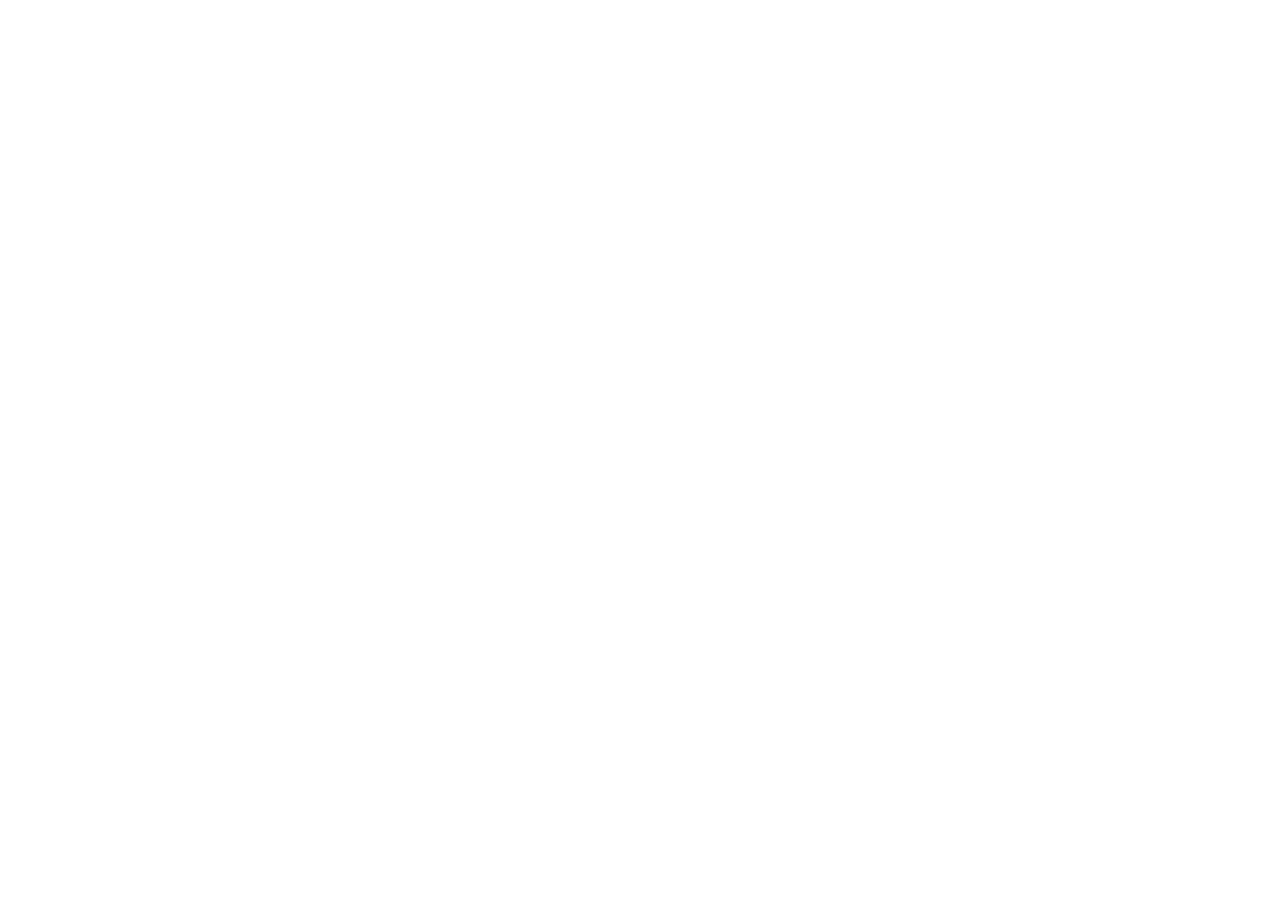
==== index.html @ 14a3cee2 "add images in img folder" ====
<!DOCTYPE html>
<html lang="en">
<head>
    <meta charset="UTF-8">
    <meta name="viewport" content="width=device-width, initial-scale=1.0">
    <title>Orbitz</title>
    <link rel="stylesheet" href="css/main.css">
    <link rel="grid" href="css/grid.css">
</head>
<body>
    
</body>
</html>
---- css/grid.css ----
/* Tailwind and Bootstrap use px for media queries, with foundation using em
for this library we will stick with pixels */

/* ---General rules - scales images, videos to size of container--- */
img, embed, object, video, picture {
  max-width: 100%; 
}

/* ---Change the way the box model works, tells the browser to account for any border and padding in the values you specify for an element's width and height.--- */

html {
  box-sizing: border-box; 
}

*, *::before, *::after {
  box-sizing: inherit; 
}

/* ---Mini CSS reset--- */

body, p, h1, h2, h3, h4, h5 {
   margin: 0px; 
   padding: 0px;
}

/* ---Utility Classes--- */

.hidden {
   display: none;
}

.box {
   background-color: rgb(123, 126, 126);
   color: rgb(27, 27, 27);
   border-radius: 5px;
   padding: 20px;
   text-align: center;
   margin-top: 10px;
   margin-bottom:10px;
 }



/* ---Mobile Library Grid Styles--- */

.full-width-grid-con {
   /* set this container as a grid, with 3 columns
   the other grid will sit in the middle column, this allows for overlapping content */
   display: grid; 
	grid-template-columns: 1fr minmax(0, 1200px) 1fr;  
}

 .grid-con { 
   display: grid;
   grid-template-columns: repeat(4, minmax(0, 1fr));
   grid-column-gap: 30px;
   max-width: 1200px;
   margin: 0 auto;
   padding-left: 15px;
   padding-right: 15px;
}


.col-span-1	{grid-column: span 1 / span 1;}
.col-span-2	{grid-column: span 2 / span 2;}
.col-span-3	{grid-column: span 3 / span 3;}
.col-span-4	{grid-column: span 4 / span 4;}
.col-span-full {grid-column: 1 / -1;}

.col-start-1	{grid-column-start: 1;}
.col-start-2	{grid-column-start: 2;}
.col-start-3	{grid-column-start: 3;}
.col-start-4	{grid-column-start: 4;}

.col-end-1	{grid-column-end: 1;}
.col-end-2	{grid-column-end: 2;}
.col-end-3	{grid-column-end: 3;}
.col-end-4	{grid-column-end: 4;}
.col-end-5	{grid-column-end: 5;}




/* ---Tablet Library Grid Styles--- */
@media screen and (min-width: 768px) { 
 
   .grid-con { 
      display: grid; 
      grid-template-columns: repeat(12, minmax(0, 1fr));
      grid-column-gap: 30px;
      padding-left: 15px;
      padding-right: 15px;
   }

   .m-col-span-1	{grid-column: span 1 / span 1;}
   .m-col-span-2	{grid-column: span 2 / span 2;}
   .m-col-span-3	{grid-column: span 3 / span 3;}
   .m-col-span-4	{grid-column: span 4 / span 4;}
   .m-col-span-5	{grid-column: span 5 / span 5;}
   .m-col-span-6	{grid-column: span 6 / span 6;}
   .m-col-span-7	{grid-column: span 7 / span 7;}
   .m-col-span-8	{grid-column: span 8 / span 8;}
   .m-col-span-9	{grid-column: span 9 / span 9;}
   .m-col-span-10 {grid-column: span 10 / span 10;}
   .m-col-span-11 {grid-column: span 11 / span 11;}
   .m-col-span-12 {grid-column: span 12 / span 12;}
   .m-col-span-full {grid-column: 1 / -1;}

   .m-col-start-1	{grid-column-start: 1;}
   .m-col-start-2	{grid-column-start: 2;}
   .m-col-start-3	{grid-column-start: 3;}
   .m-col-start-4	{grid-column-start: 4;}
   .m-col-start-5	{grid-column-start: 5;}
   .m-col-start-6	{grid-column-start: 6;}
   .m-col-start-7	{grid-column-start: 7;}
   .m-col-start-8	{grid-column-start: 8;}
   .m-col-start-9	{grid-column-start: 9;}
   .m-col-start-10	{grid-column-start: 10;}
   .m-col-start-11	{grid-column-start: 11;}
   .m-col-start-12	{grid-column-start: 12;}
   .m-col-start-13	{grid-column-start: 13;}

   .m-col-end-1	{grid-column-end: 1;}
   .m-col-end-2	{grid-column-end: 2;}
   .m-col-end-3	{grid-column-end: 3;}
   .m-col-end-4	{grid-column-end: 4;}
   .m-col-end-5	{grid-column-end: 5;}
   .m-col-end-6	{grid-column-end: 6;}
   .m-col-end-7	{grid-column-end: 7;}
   .m-col-end-8	{grid-column-end: 8;}
   .m-col-end-9	{grid-column-end: 9;}
   .m-col-end-10	{grid-column-end: 10;}
   .m-col-end-11	{grid-column-end: 11;}
   .m-col-end-12	{grid-column-end: 12;}
   .m-col-end-13	{grid-column-end: 13;}

}



/* ---Desktop Library Grid Styles--- */

@media screen and (min-width: 1200px) { 

   .grid-con { 
      display: grid; 
      grid-template-columns: repeat(12, minmax(0, 1fr));
      grid-column-gap: 30px;
      padding-left: 15px;
      padding-right: 15px;
   }

   .l-col-span-1	{grid-column: span 1 / span 1;}
   .l-col-span-2	{grid-column: span 2 / span 2;}
   .l-col-span-3	{grid-column: span 3 / span 3;}
   .l-col-span-4	{grid-column: span 4 / span 4;}
   .l-col-span-5	{grid-column: span 5 / span 5;}
   .l-col-span-6	{grid-column: span 6 / span 6;}
   .l-col-span-7	{grid-column: span 7 / span 7;}
   .l-col-span-8	{grid-column: span 8 / span 8;}
   .l-col-span-9	{grid-column: span 9 / span 9;}
   .l-col-span-10 {grid-column: span 10 / span 10;}
   .l-col-span-11 {grid-column: span 11 / span 11;}
   .l-col-span-12 {grid-column: span 12 / span 12;}
   .l-col-span-full {grid-column: 1 / -1;}

   .l-col-start-1	{grid-column-start: 1;}
   .l-col-start-2	{grid-column-start: 2;}
   .l-col-start-3	{grid-column-start: 3;}
   .l-col-start-4	{grid-column-start: 4;}
   .l-col-start-5	{grid-column-start: 5;}
   .l-col-start-6	{grid-column-start: 6;}
   .l-col-start-7	{grid-column-start: 7;}
   .l-col-start-8	{grid-column-start: 8;}
   .l-col-start-9	{grid-column-start: 9;}
   .l-col-start-10	{grid-column-start: 10;}
   .l-col-start-11	{grid-column-start: 11;}
   .l-col-start-12	{grid-column-start: 12;}
   .l-col-start-13	{grid-column-start: 13;}

   .l-col-end-1	{grid-column-end: 1;}
   .l-col-end-2	{grid-column-end: 2;}
   .l-col-end-3	{grid-column-end: 3;}
   .l-col-end-4	{grid-column-end: 4;}
   .l-col-end-5	{grid-column-end: 5;}
   .l-col-end-6	{grid-column-end: 6;}
   .l-col-end-7	{grid-column-end: 7;}
   .l-col-end-8	{grid-column-end: 8;}
   .l-col-end-9	{grid-column-end: 9;}
   .l-col-end-10	{grid-column-end: 10;}
   .l-col-end-11	{grid-column-end: 11;}
   .l-col-end-12	{grid-column-end: 12;}
   .l-col-end-13	{grid-column-end: 13;}

}
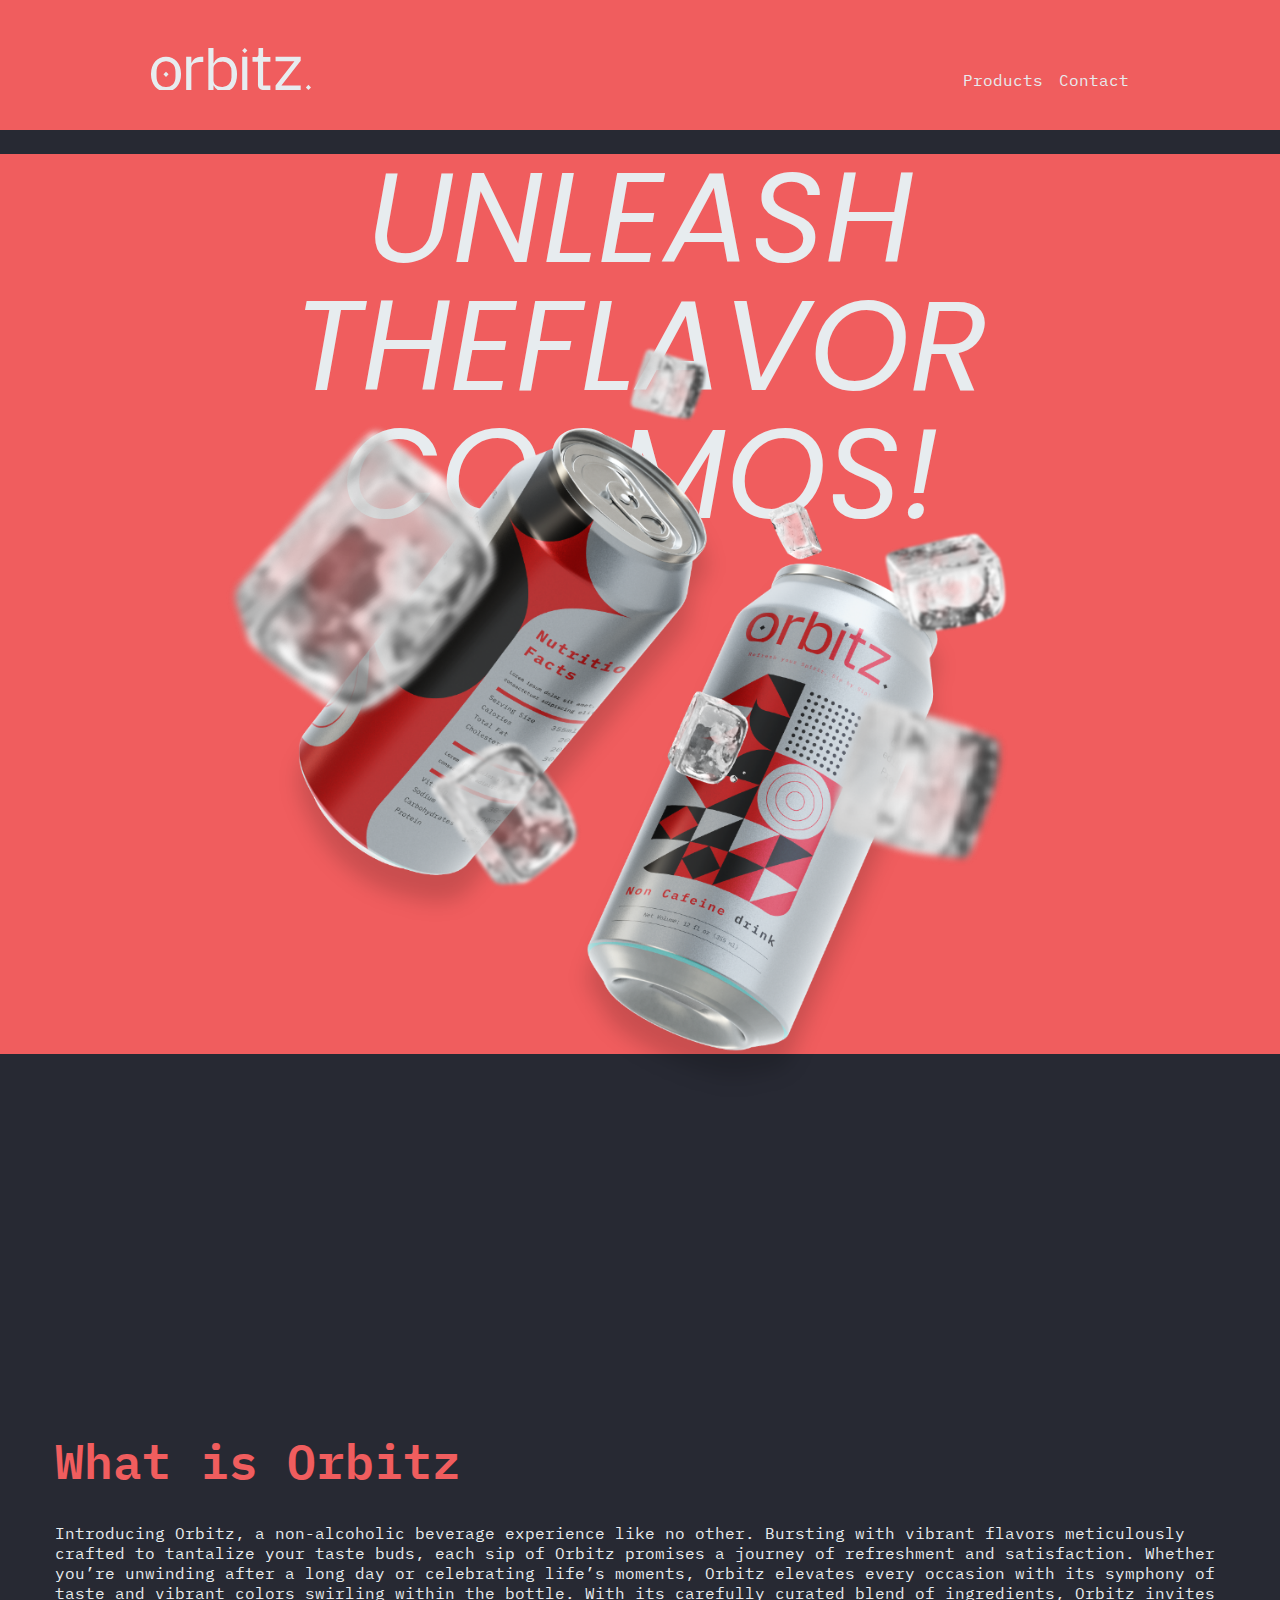
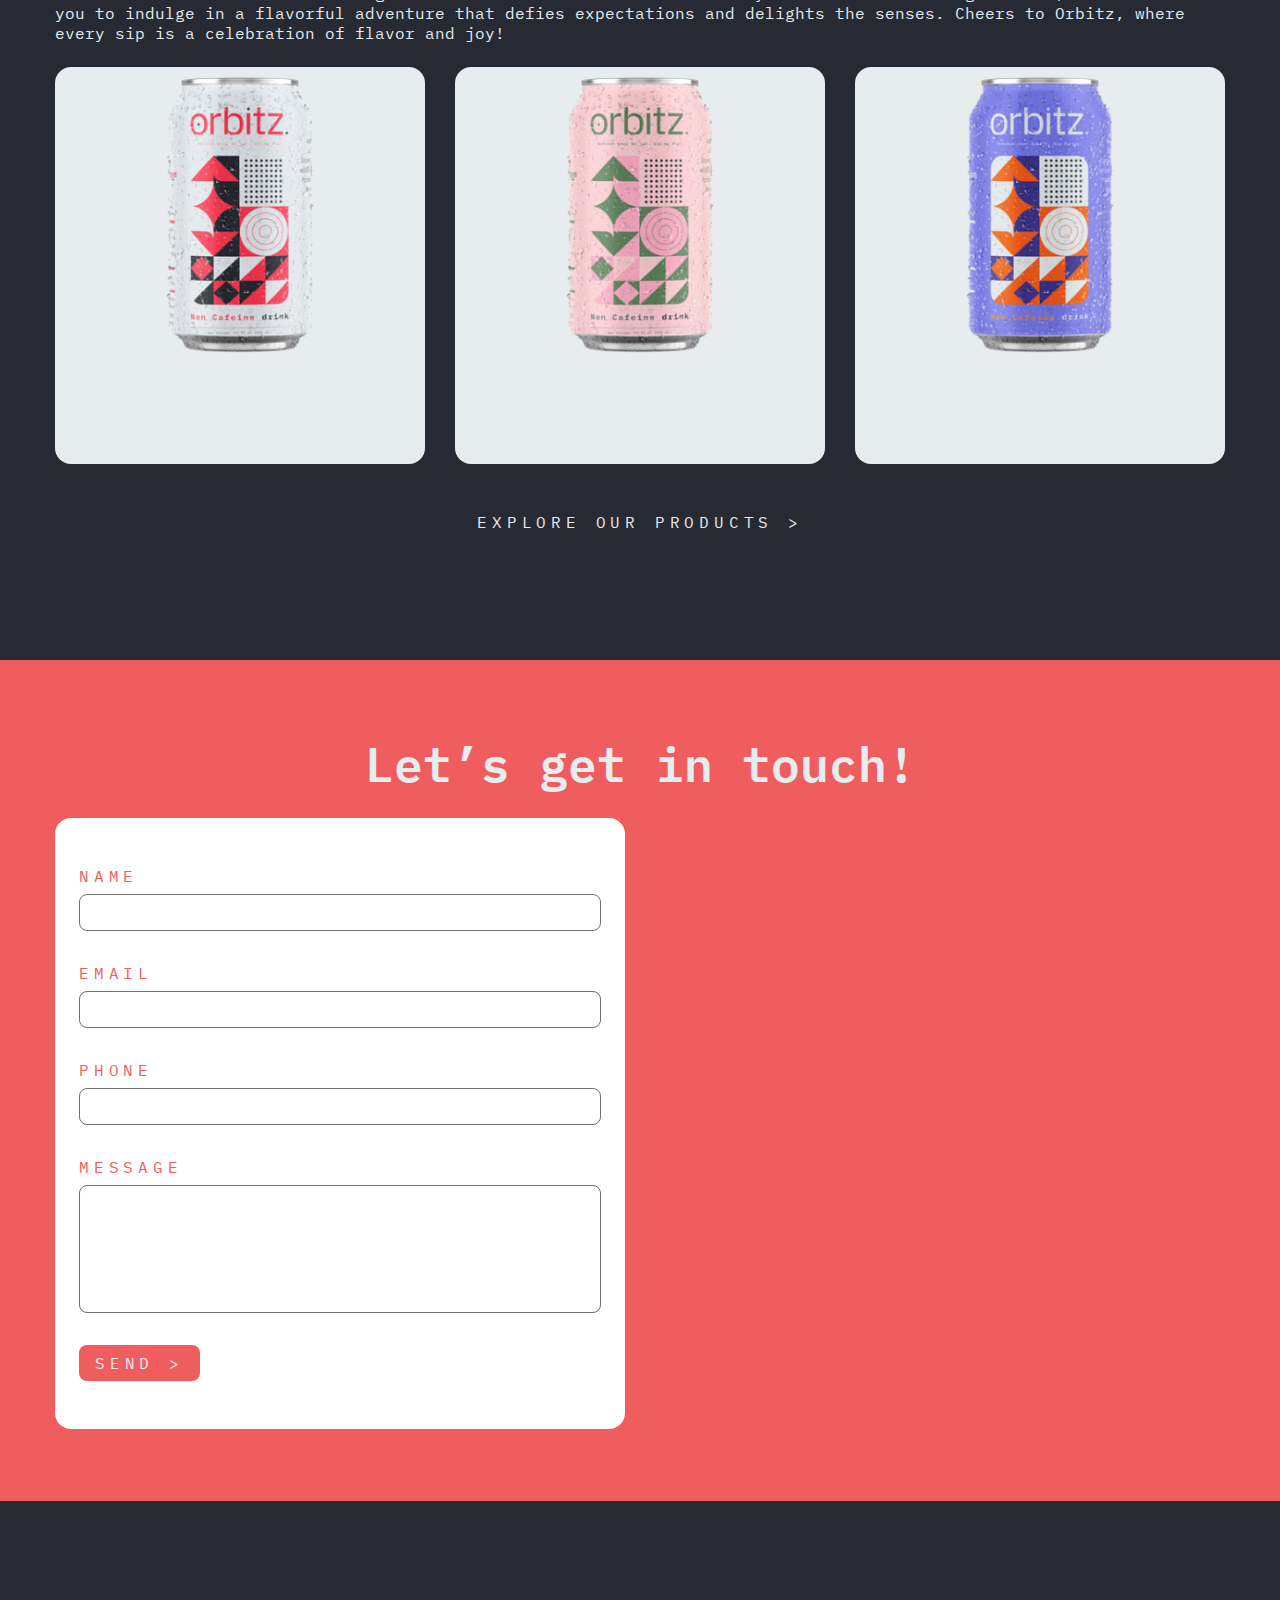
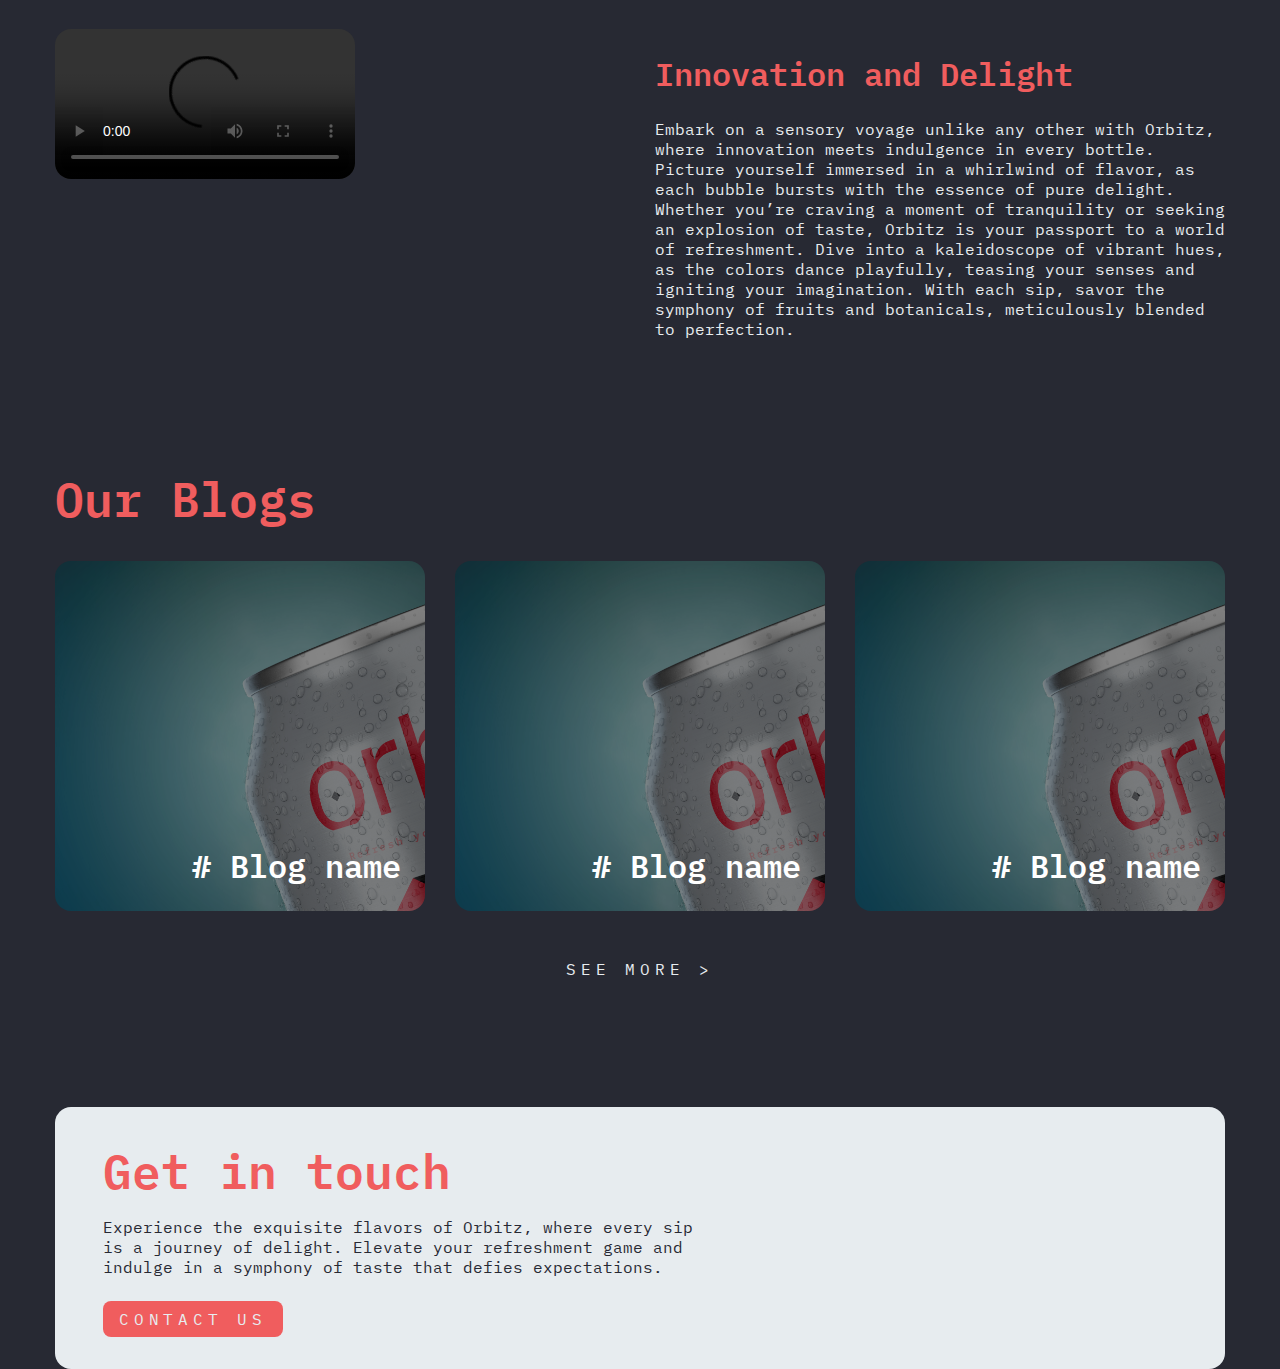
==== commit 72641421: "html and css update" ====
--- a/index.html
+++ b/index.html
@@ -1,13 +1,185 @@
 <!DOCTYPE html>
 <html lang="en">
+
 <head>
     <meta charset="UTF-8">
     <meta name="viewport" content="width=device-width, initial-scale=1.0">
+    <link rel="stylesheet" href="css/main.css">
+    <link rel="stylesheet" href="css/grid.css">
+    <link rel="preconnect" href="https://fonts.googleapis.com">
+    <link rel="preconnect" href="https://fonts.gstatic.com" crossorigin>
+    <link
+        href="https://fonts.googleapis.com/css2?family=IBM+Plex+Mono:ital,wght@0,100;0,200;0,300;0,400;0,500;0,600;0,700;1,100;1,200;1,300;1,400;1,500;1,600;1,700&family=Mooli&family=Poppins:ital,wght@0,100;0,200;0,300;0,400;0,500;0,600;0,700;0,800;0,900;1,100;1,200;1,300;1,400;1,500;1,600;1,700;1,800;1,900&display=swap"
+        rel="stylesheet">
+    <link rel="preconnect" href="https://fonts.googleapis.com">
+    <link rel="preconnect" href="https://fonts.gstatic.com" crossorigin>
+    <link
+        href="https://fonts.googleapis.com/css2?family=IBM+Plex+Mono:ital,wght@0,100;0,200;0,300;0,400;0,500;0,600;0,700;1,100;1,200;1,300;1,400;1,500;1,600;1,700&family=Mooli&family=Poppins:ital,wght@0,100;0,200;0,300;0,400;0,500;0,600;0,700;0,800;0,900;1,100;1,200;1,300;1,400;1,500;1,600;1,700;1,800;1,900&display=swap"
+        rel="stylesheet">
     <title>Orbitz</title>
-    <link rel="stylesheet" href="css/main.css">
-    <link rel="grid" href="css/grid.css">
 </head>
+
 <body>
-    
+    <div>
+        <header id="main-header">
+            <div class="grid-con">
+                <div id="logo" class="l-col-span-full l-col-start-1 l-col-end-4">
+                    <a href="index.html"><img src="img/logo.svg" alt="logo"></a>
+                </div>
+
+                <nav id="main-nav" class="l-col-span-full l-col-start-10 l-col-end-13">
+                    <div id="burger-con">
+                        <ul>
+                            <li>
+                                <a href="product.html" class="menu">Products</a>
+                            </li>
+
+                            <li>
+                                <a href="contact.html" class="menu">Contact</a>
+                            </li>
+                        </ul>
+                    </div>
+                </nav>
+            </div>
+        </header>
+
+        <section>
+            <div id="hero">
+                <h1 id="hero-text">
+                    Unleash<br>
+                    theFlavor<br>
+                    Cosmos!
+                </h1>
+
+                <img src="img/hero-img.png" alt="hero-img" id="hero-img">
+            </div>
+        </section>
+    </div>
+
+    <section id="about">
+        <div class="grid-con">
+            <h2 class="l-col-span-5" id="about-head">
+                What is Orbitz
+            </h2>
+
+            <p class="l-col-start-1 l-col-end-13" id="about-des">
+                Introducing Orbitz, a non-alcoholic beverage experience like no other. Bursting with vibrant flavors
+                meticulously crafted to tantalize your taste buds, each sip of Orbitz promises a journey of refreshment
+                and satisfaction. Whether you’re unwinding after a long day or celebrating life’s moments, Orbitz
+                elevates every occasion with its symphony of taste and vibrant colors swirling within the bottle. With
+                its carefully curated blend of ingredients, Orbitz invites you to indulge in a flavorful adventure that
+                defies expectations and delights the senses. Cheers to Orbitz, where every sip is a celebration of
+                flavor and joy!
+            </p>
+        </div>
+
+        <div class="grid-con" id="products">
+            <div id="card-lemon" class="l-col-start-1 l-col-end-5">
+                <img src="img/Front-Can-lemon.png" alt="lemon-can" class="card-img">
+                <h4 class="l-col-start-1 l-col-end-5"> Lemon Breeze</h4>
+            </div>
+
+            <div id="card-lemon" class="l-col-start-5 l-col-end-9">
+                <img src="img/Front-Can-strawberry.png" alt="strawberry-can">
+                <h4 class="l-col-start-1 l-col-end-5"> Lemon Breeze</h4>
+            </div>
+
+            <div id="card-lemon" class="l-col-start-9 l-col-end-13">
+                <img src="img/Front-Can-grape.png" alt="grape-can">
+                <h4 class="l-col-start-1 l-col-end-5"> Lemon Breeze</h4>
+            </div>
+
+            <h5 class="l-col-start-5 l-col-end-9" id="more-products">Explore our Products ></h5>
+        </div>
+    </section>
+
+    <section id="contact">
+        <div class="grid-con">
+            <h2 class="l-col-start-4 l-col-end-10" id="contact-head">Let’s get in touch!</h2>
+
+            <div class="l-col-start-1 l-col-end-7" id="contact-form-landing">
+                <form>
+                    <div>
+                        <label for="name">Name</label>
+                        <input type="text" id="name" name="name" required>
+                    </div>
+
+                    <div>
+                        <label for="email">Email</label>
+                        <input type="email" id="email" name="email" required>
+                    </div>
+
+                    <div>
+                        <label for="phone">Phone</label>
+                        <input type="phone" id="phone" name="phone" required>
+                    </div>
+
+                    <div>
+                        <label for="message">Message</label>
+                        <input type="message" id="message" name="message" required>
+                    </div>
+                    <button type="submit">
+                        <h5>Send ></h5>
+                    </button>
+                </form>
+            </div>
+        </div>
+    </section>
+
+    <section id="video">
+        <div class="grid-con">
+            <div class="l-col-start-1 l-col-end-7">
+                <video src="img/Polchai_Napas_FIP.mp4" class="video" controls></video>
+            </div>
+
+            <div class="l-col-start-7 l-col-end-13">
+                <h3 id="video-head">Innovation and Delight</h3>
+                <p id="video-des">Embark on a sensory voyage unlike any other with Orbitz, where innovation meets
+                    indulgence in every
+                    bottle. Picture yourself immersed in a whirlwind of flavor, as each bubble bursts with the essence
+                    of pure delight. Whether you’re craving a moment of tranquility or seeking an explosion of taste,
+                    Orbitz is your passport to a world of refreshment. Dive into a kaleidoscope of vibrant hues, as the
+                    colors dance playfully, teasing your senses and igniting your imagination. With each sip, savor the
+                    symphony of fruits and botanicals, meticulously blended to perfection.</p>
+            </div>
+        </div>
+    </section>
+
+    <section id="blogs">
+        <div class="grid-con">
+            <h2 class="l-col-span-5" id="blog-head">
+                Our Blogs
+            </h2>
+
+            <div class="l-col-start-1 l-col-end-5 blogs-card">
+                <h3 class="blog-name"># Blog name</h3>
+            </div>
+            <div class="l-col-start-5 l-col-end-9 blogs-card">
+                <h3 class="blog-name"># Blog name</h3>
+            </div>
+            <div class="l-col-start-9 l-col-end-13 blogs-card">
+                <h3 class="blog-name"># Blog name</h3>
+            </div>
+
+            <h5 class="l-col-start-5 l-col-end-9" id="see-more">See more ></h5>
+        </div>
+    </section>
+
+    <section id="cta">
+        <div class="grid-con">
+            <div class="l-col-start-1 l-col-end-13" id="cta-card">
+                <h2 id="cta-head">Get in touch</h2>
+                <p id="cta-des">Experience the exquisite flavors of Orbitz, where every sip <br>is a journey of delight.
+                    Elevate your refreshment game and <br>indulge in a symphony of taste that defies expectations.
+                </p>
+
+                <button type="submit">
+                    <h5>Contact us</h5>
+                </button>
+            </div>
+        </div>
+    </section>
 </body>
+<script src="js/main.js"></script>
+
 </html>--- a/css/main.css
+++ b/css/main.css
@@ -0,0 +1,313 @@
+:root {
+    --main-orange: #F05D5E;
+    --light-blue: #E7ECEF;
+    --bg-black: #272933;
+    --white: #ffffff;
+}
+
+h1 {
+    font: italic normal var(--unnamed-font-weight-600) var(--unnamed-font-size-128)/128px var(--unnamed-font-family-poppins);
+    letter-spacing: var(--unnamed-character-spacing-0);
+    color: var(--light-bg);
+    text-align: center;
+    font: italic normal 400 128px/128px Poppins;
+    letter-spacing: 0px;
+    color: var(--light-blue);
+    text-transform: uppercase;
+}
+
+h2 {
+    text-align: left;
+    font: normal normal 600 48px/62px IBM Plex Mono;
+    letter-spacing: 0px;
+    color: var(--main-orange);
+    margin-top: 72px;
+}
+
+h3 {
+    text-align: left;
+    font: normal normal 600 32px/42px IBM Plex Mono;
+    letter-spacing: 0px;
+    margin-bottom: 24px;
+    color: var(--main-orange);
+}
+
+h4 {
+    text-align: center;
+    font: normal normal 400 24px/32px IBM Plex Mono;
+    letter-spacing: 0px;
+    color: var(--light-blue);
+}
+
+h5 {
+    text-align: center;
+    font: normal normal 400 16px/20px IBM Plex Mono;
+    letter-spacing: 4.8px;
+    color: var(--light-blue);
+    text-transform: uppercase;
+}
+
+p {
+    text-align: left;
+    font: normal normal 400 16px/20px IBM Plex Mono;
+    letter-spacing: 0px;
+    line-height: 20px;
+    color: var(--light-blue);
+}
+
+#contact-head {
+    text-align: center;
+    font: normal normal 600 48px/62px IBM Plex Mono;
+    letter-spacing: 0px;
+    color: var(--light-blue);
+    margin-top: 72px;
+    margin-bottom: 24px;
+}
+
+#main-nav {
+    margin-top: 54px;
+    margin-bottom: 24px;
+}
+
+#logo {
+    margin-top: 48px;
+    margin-bottom: 24px;
+}
+
+.menu {
+    color: var(--light-bg);
+    text-align: center;
+    font: normal normal normal 16px/20px IBM Plex Mono;
+    letter-spacing: 0px;
+    color: var(--light-blue);
+    text-transform: none;
+    margin-left: 16px;
+}
+
+#main-header {
+    display: flex;
+    background-color: var(--main-orange);
+}
+
+ul {
+    display: flex;
+}
+
+li {
+    list-style-type: none;
+}
+
+a:link {
+    text-decoration: none;
+}
+
+a:visited {
+    text-decoration: none;
+}
+
+a:hover {
+    text-decoration: none;
+}
+
+a:active {
+    text-decoration: none;
+}
+
+
+body {
+    background-color: var(--bg-black);
+}
+
+#hero {
+    background-color: var(--main-orange);
+    height: 100vh;
+    width: 100vw;
+}
+
+#hero-text {
+    position: relative;
+    margin-top: 24px;
+    justify-content: center;
+    width: 100vw;
+}
+
+#hero-img {
+    position: absolute;
+    margin-top: -192px;
+    justify-content: center;
+    width: 100vw;
+}
+
+#card-lemon {
+    border-radius: 16px;
+    background-color: var(--light-blue);
+    opacity: 1.0;
+}
+
+#card-strawberry {
+    border-radius: 16px;
+    background-color: #F3D7DA;
+    opacity: 1.0;
+}
+
+#card-grape {
+    border-radius: 16px;
+    background-color: #A1A3E8;
+    opacity: 1.0;
+}
+
+.card-img {
+    margin-bottom: 72px;
+}
+
+#contact-form-landing {
+    border-radius: 16px;
+    background-color: #ffffff;
+    padding: 48px 24px;
+    margin-bottom: 72px;
+}
+
+#contact {
+    background-color: var(--main-orange);
+}
+
+input[type="text"] {
+    width: 100%;
+    padding: 10px;
+    border-radius: 8px;
+    border: 1px solid #707070;
+    outline: none;
+    margin-bottom: 32px;
+    margin-top: 8px;
+}
+
+input[type="phone"] {
+    width: 100%;
+    padding: 10px;
+    border-radius: 8px;
+    border: 1px solid #707070;
+    outline: none;
+    margin-bottom: 32px;
+    margin-top: 8px;
+}
+
+input[type="email"] {
+    width: 100%;
+    padding: 10px;
+    border-radius: 8px;
+    border: 1px solid #707070;
+    outline: none;
+    margin-bottom: 32px;
+    margin-top: 8px;
+}
+
+input[type="message"] {
+    width: 100%;
+    height: 128px;
+    padding: 10px;
+    border-radius: 8px;
+    border: 1px solid #707070;
+    outline: none;
+    margin-bottom: 32px;
+    margin-top: 8px;
+}
+
+label {
+    text-align: center;
+    font: normal normal 400 16px/20px IBM Plex Mono;
+    letter-spacing: 4.8px;
+    color: var(--main-orange);
+    text-transform: uppercase;
+}
+
+button[type="submit"] {
+    background-color: var(--main-orange);
+    color: #fff;
+    border: 1px;
+    padding: 8px 16px;
+    cursor: pointer;
+    border-radius: 8px;
+    outline: none;
+    /* Remove the default focus outline */
+}
+
+/* Hover style for the button */
+button[type="submit"]:hover {
+    background-color: #ffffff;
+    color: var(--main-orange);
+    border: 1px;
+    border-color: var(--main-orange);
+    padding: 8px 24px;
+    cursor: pointer;
+    border-radius: 8px;
+    outline: none;
+    /* Remove the default focus outline */
+}
+
+#about-head {
+    margin-bottom: 32px;
+    margin-top: 375px;
+}
+
+#about-des {
+    margin-bottom: 24px;
+}
+
+#more-products {
+    margin-top: 48px;
+    margin-bottom: 128px;
+}
+
+#see-more {
+    margin-top: 48px;
+    margin-bottom: 128px;
+}
+
+.video {
+    border-radius: 16px;
+}
+
+#video {
+    margin-top: 128px;
+}
+
+#video-head {
+    margin-top: 24px;
+}
+
+#video-des {
+    margin-top: 24px;
+}
+
+#blog-head {
+    margin-bottom: 32px;
+    margin-top: 128px;
+}
+
+.blogs-card {
+    height: 350px;
+    background-image: url(/img/blog-cover.png);
+    border-radius: 16px;
+}
+
+.blog-name {
+    color: #ffffff;
+    text-align: right;
+    margin-top: 284px;
+    margin-right: 24px;
+}
+
+#cta-card {
+    padding: 32px 48px;
+    background-color: var(--light-blue);
+    border-radius: 16px;
+}
+
+#cta-head {
+    margin-bottom: 16px;
+}
+
+#cta-des {
+    color: var(--bg-black);
+    margin-bottom: 24px;
+}
--- a/css/grid.css
+++ b/css/grid.css
@@ -30,7 +30,7 @@
 }
 
 .box {
-   background-color: rgb(123, 126, 126);
+   background-color: powderblue;
    color: rgb(27, 27, 27);
    border-radius: 5px;
    padding: 20px;
@@ -82,60 +82,6 @@
 
 
 /* ---Tablet Library Grid Styles--- */
-@media screen and (min-width: 768px) { 
- 
-   .grid-con { 
-      display: grid; 
-      grid-template-columns: repeat(12, minmax(0, 1fr));
-      grid-column-gap: 30px;
-      padding-left: 15px;
-      padding-right: 15px;
-   }
-
-   .m-col-span-1	{grid-column: span 1 / span 1;}
-   .m-col-span-2	{grid-column: span 2 / span 2;}
-   .m-col-span-3	{grid-column: span 3 / span 3;}
-   .m-col-span-4	{grid-column: span 4 / span 4;}
-   .m-col-span-5	{grid-column: span 5 / span 5;}
-   .m-col-span-6	{grid-column: span 6 / span 6;}
-   .m-col-span-7	{grid-column: span 7 / span 7;}
-   .m-col-span-8	{grid-column: span 8 / span 8;}
-   .m-col-span-9	{grid-column: span 9 / span 9;}
-   .m-col-span-10 {grid-column: span 10 / span 10;}
-   .m-col-span-11 {grid-column: span 11 / span 11;}
-   .m-col-span-12 {grid-column: span 12 / span 12;}
-   .m-col-span-full {grid-column: 1 / -1;}
-
-   .m-col-start-1	{grid-column-start: 1;}
-   .m-col-start-2	{grid-column-start: 2;}
-   .m-col-start-3	{grid-column-start: 3;}
-   .m-col-start-4	{grid-column-start: 4;}
-   .m-col-start-5	{grid-column-start: 5;}
-   .m-col-start-6	{grid-column-start: 6;}
-   .m-col-start-7	{grid-column-start: 7;}
-   .m-col-start-8	{grid-column-start: 8;}
-   .m-col-start-9	{grid-column-start: 9;}
-   .m-col-start-10	{grid-column-start: 10;}
-   .m-col-start-11	{grid-column-start: 11;}
-   .m-col-start-12	{grid-column-start: 12;}
-   .m-col-start-13	{grid-column-start: 13;}
-
-   .m-col-end-1	{grid-column-end: 1;}
-   .m-col-end-2	{grid-column-end: 2;}
-   .m-col-end-3	{grid-column-end: 3;}
-   .m-col-end-4	{grid-column-end: 4;}
-   .m-col-end-5	{grid-column-end: 5;}
-   .m-col-end-6	{grid-column-end: 6;}
-   .m-col-end-7	{grid-column-end: 7;}
-   .m-col-end-8	{grid-column-end: 8;}
-   .m-col-end-9	{grid-column-end: 9;}
-   .m-col-end-10	{grid-column-end: 10;}
-   .m-col-end-11	{grid-column-end: 11;}
-   .m-col-end-12	{grid-column-end: 12;}
-   .m-col-end-13	{grid-column-end: 13;}
-
-}
-
 
 
 /* ---Desktop Library Grid Styles--- */
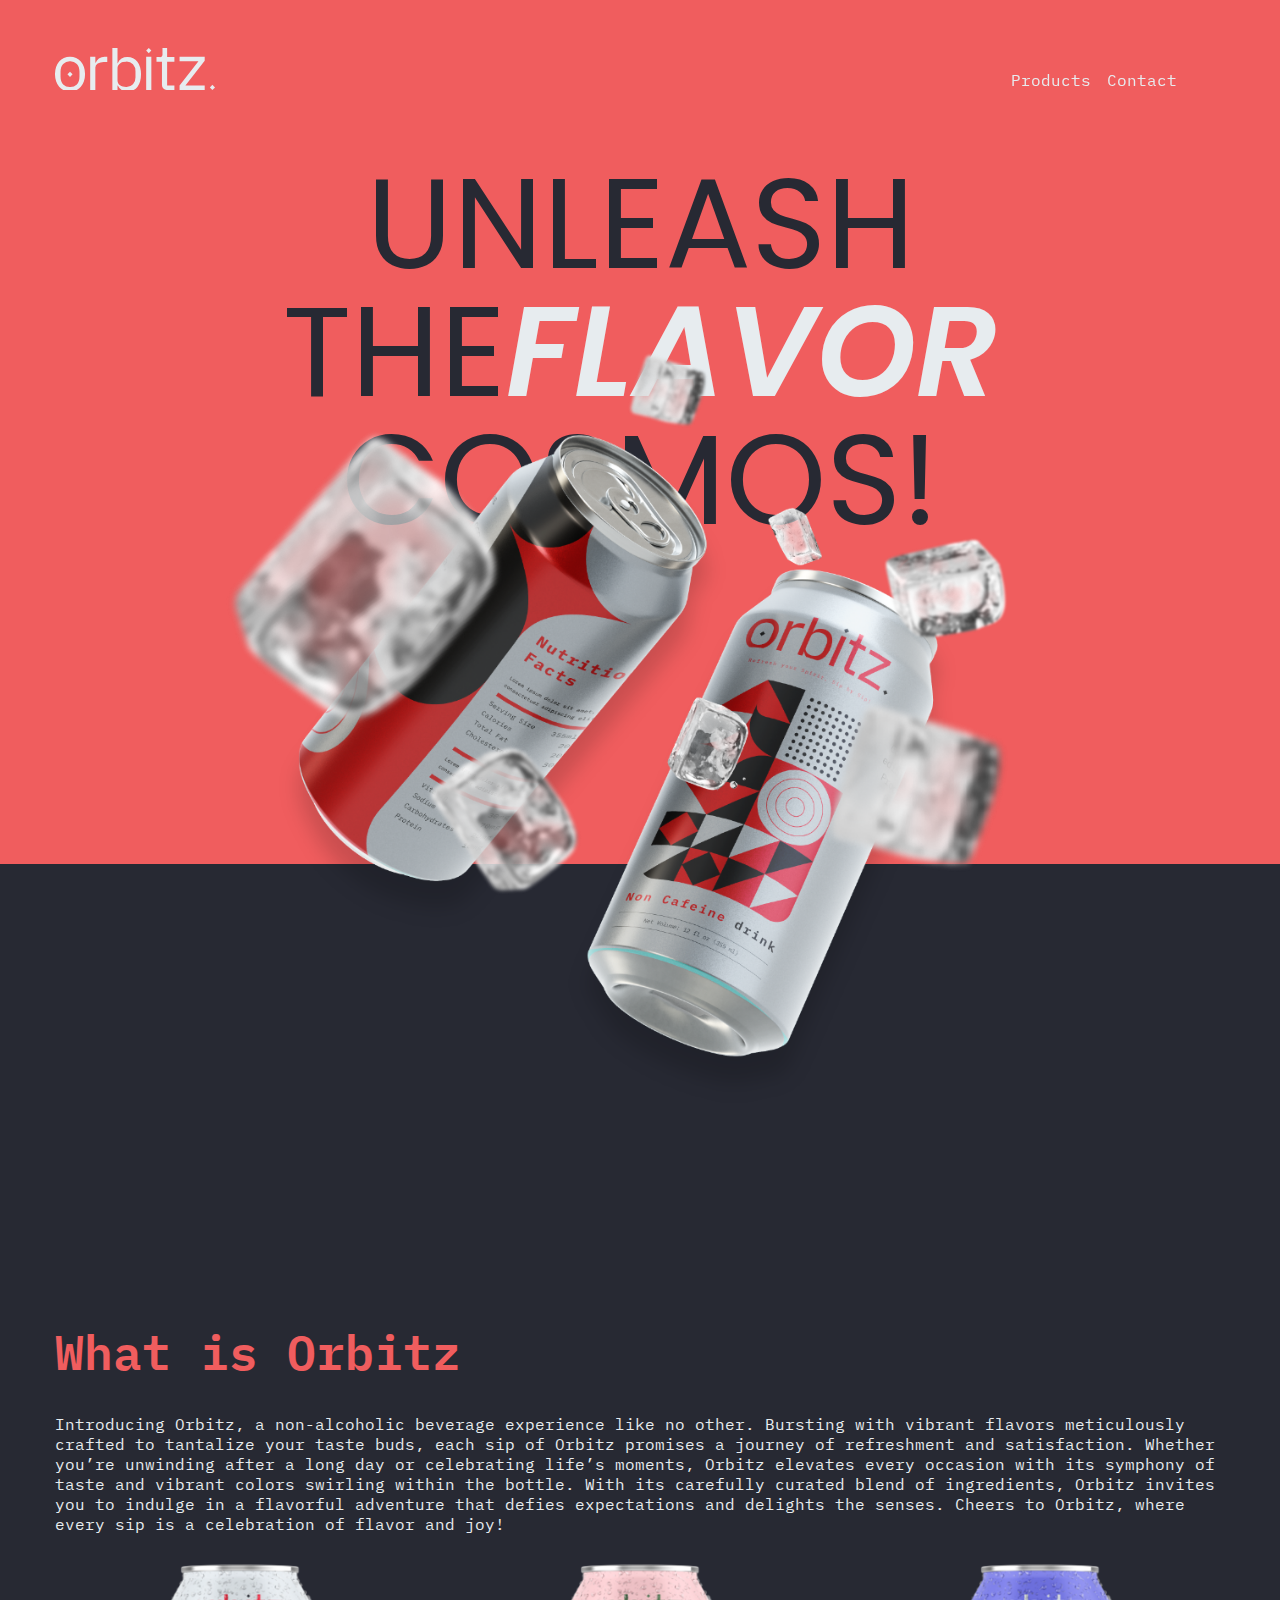
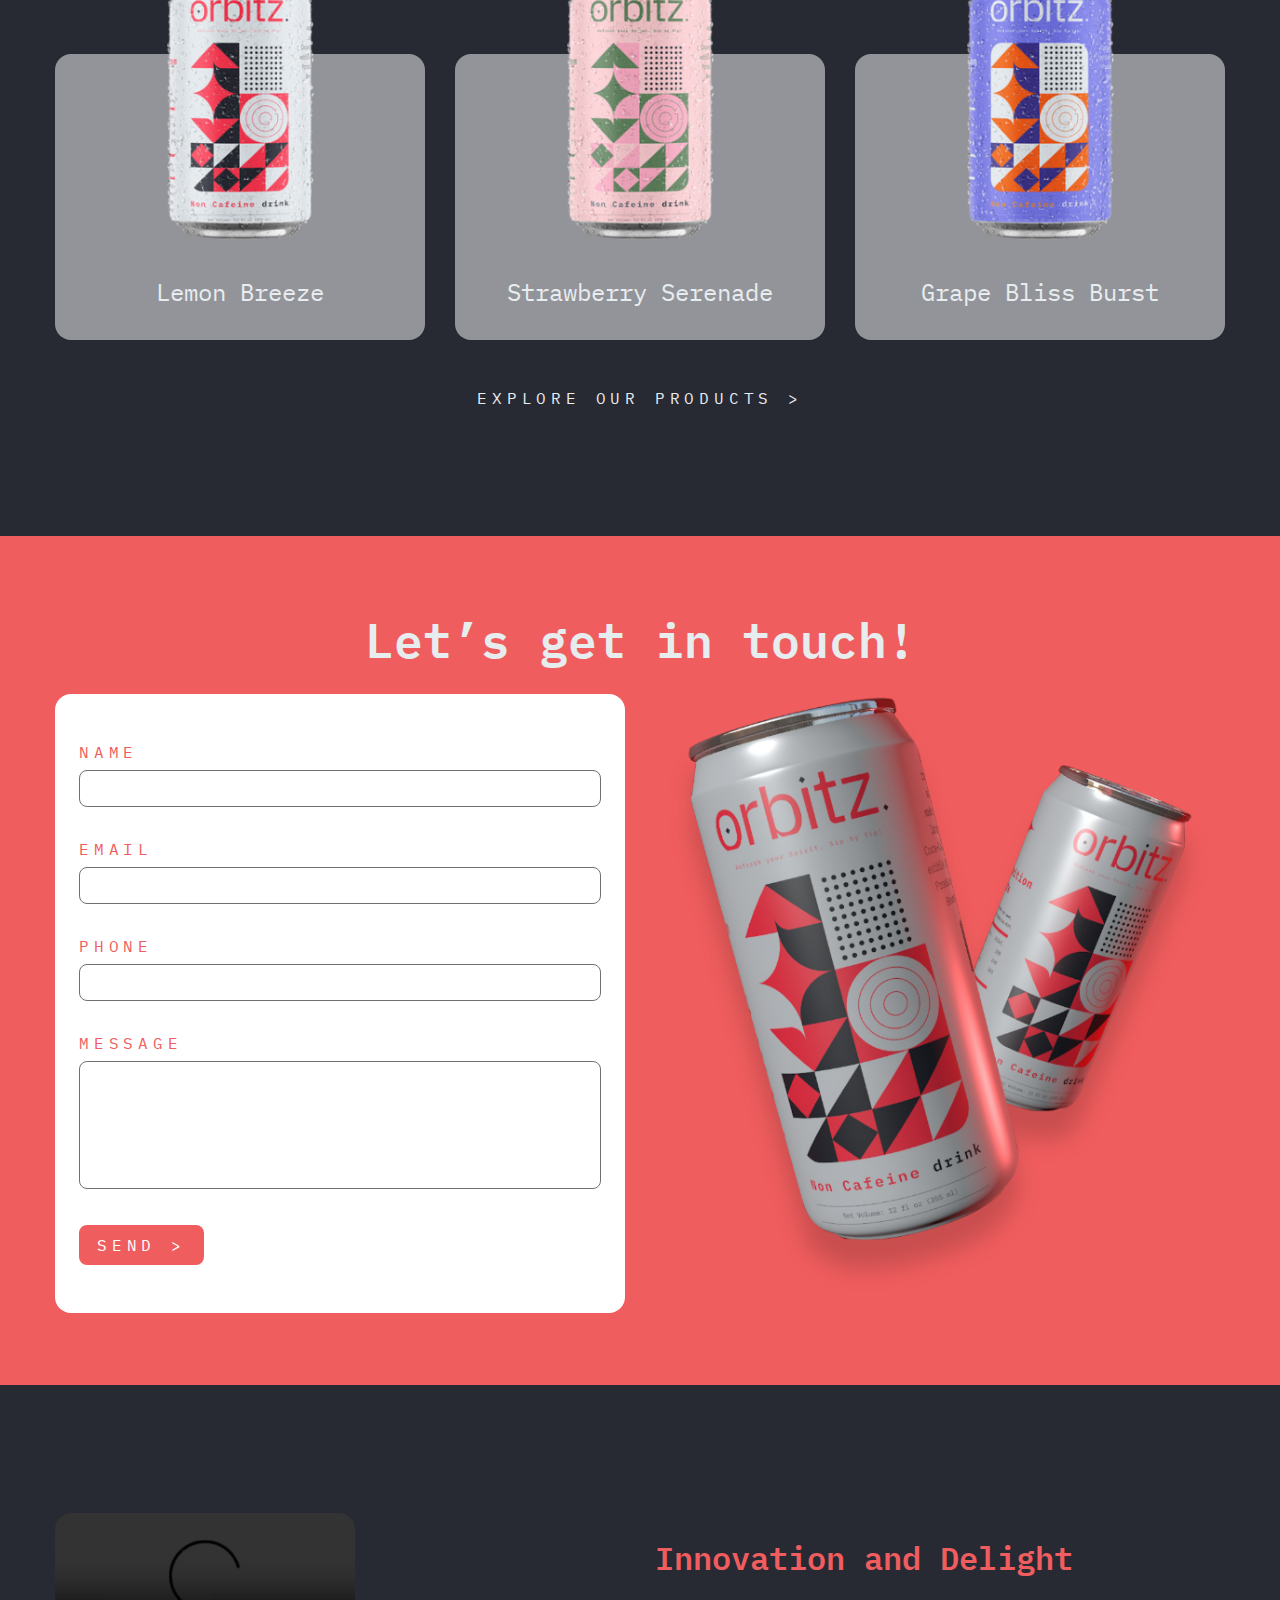
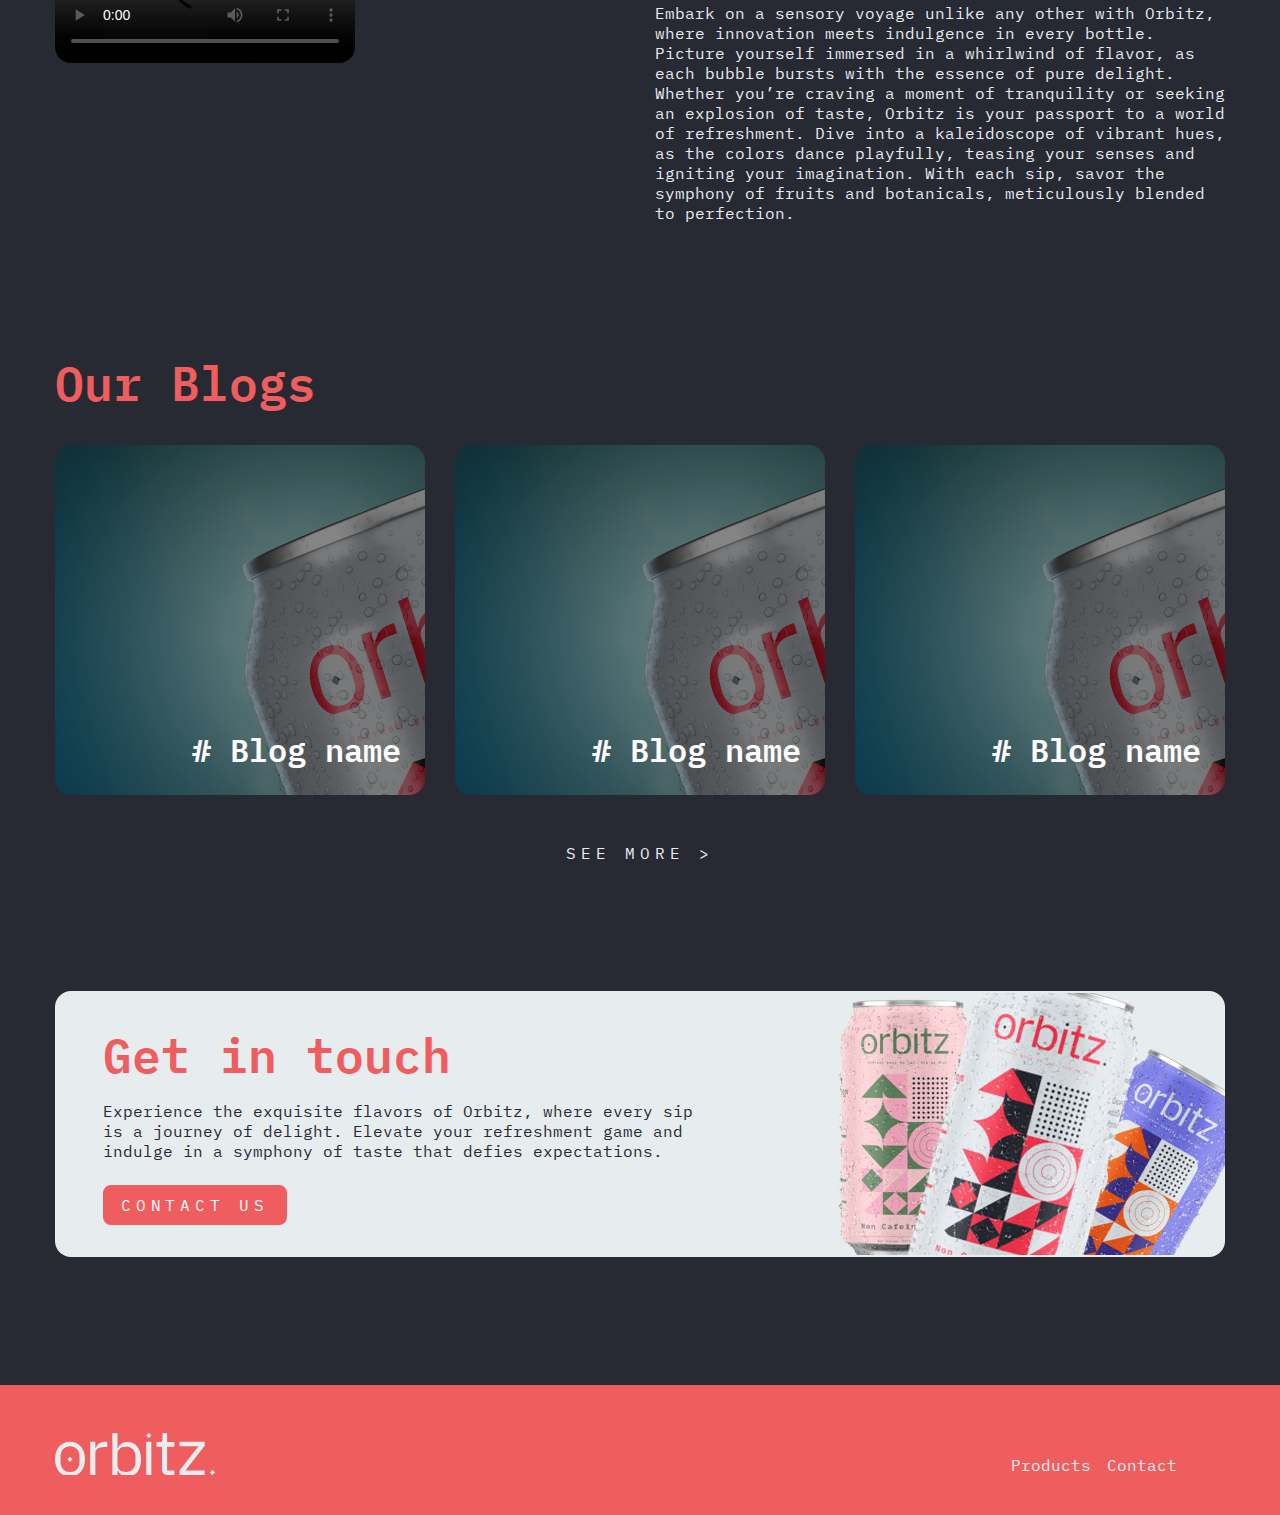
==== commit cf097d6d: "finish html&css for desktop" ====
--- a/index.html
+++ b/index.html
@@ -20,41 +20,39 @@
 </head>
 
 <body>
-    <div>
-        <header id="main-header">
-            <div class="grid-con">
-                <div id="logo" class="l-col-span-full l-col-start-1 l-col-end-4">
-                    <a href="index.html"><img src="img/logo.svg" alt="logo"></a>
+    <header id="main-header">
+        <div class="grid-con">
+            <div id="logo" class="l-col-span-full l-col-start-1 l-col-end-4">
+                <a href="index.html"><img src="img/logo.svg" alt="logo"></a>
+            </div>
+
+            <nav id="main-nav" class="l-col-span-full l-col-start-10 l-col-end-13">
+                <div id="burger-con">
+                    <ul>
+                        <li>
+                            <a href="product.html" class="menu">Products</a>
+                        </li>
+
+                        <li>
+                            <a href="contact.html" class="menu">Contact</a>
+                        </li>
+                    </ul>
                 </div>
-
-                <nav id="main-nav" class="l-col-span-full l-col-start-10 l-col-end-13">
-                    <div id="burger-con">
-                        <ul>
-                            <li>
-                                <a href="product.html" class="menu">Products</a>
-                            </li>
-
-                            <li>
-                                <a href="contact.html" class="menu">Contact</a>
-                            </li>
-                        </ul>
-                    </div>
-                </nav>
-            </div>
-        </header>
-
-        <section>
-            <div id="hero">
-                <h1 id="hero-text">
-                    Unleash<br>
-                    theFlavor<br>
-                    Cosmos!
-                </h1>
-
-                <img src="img/hero-img.png" alt="hero-img" id="hero-img">
-            </div>
-        </section>
-    </div>
+            </nav>
+        </div>
+    </header>
+
+    <section>
+        <div id="hero">
+            <h1 id="hero-text">
+                Unleash<br>
+                the<span class="italic-bold">Flavor</span><br>
+                Cosmos!
+            </h1>
+
+            <img src="img/hero-img.png" alt="hero-img" id="hero-img">
+        </div>
+    </section>
 
     <section id="about">
         <div class="grid-con">
@@ -74,22 +72,23 @@
         </div>
 
         <div class="grid-con" id="products">
-            <div id="card-lemon" class="l-col-start-1 l-col-end-5">
+            <div id="card-lemon" class="l-col-start-1 l-col-end-5 m-col-start-1 m-col-end-5">
                 <img src="img/Front-Can-lemon.png" alt="lemon-can" class="card-img">
-                <h4 class="l-col-start-1 l-col-end-5"> Lemon Breeze</h4>
-            </div>
-
-            <div id="card-lemon" class="l-col-start-5 l-col-end-9">
-                <img src="img/Front-Can-strawberry.png" alt="strawberry-can">
-                <h4 class="l-col-start-1 l-col-end-5"> Lemon Breeze</h4>
-            </div>
-
-            <div id="card-lemon" class="l-col-start-9 l-col-end-13">
-                <img src="img/Front-Can-grape.png" alt="grape-can">
-                <h4 class="l-col-start-1 l-col-end-5"> Lemon Breeze</h4>
-            </div>
-
-            <h5 class="l-col-start-5 l-col-end-9" id="more-products">Explore our Products ></h5>
+                <h4 class="card-head">Lemon Breeze</h4>
+            </div>
+
+            <div id="card-lemon" class="l-col-start-5 l-col-end-9 m-col-start-5 m-col-end-9">
+                <img src="img/Front-Can-strawberry.png" alt="strawberry-can" class="card-img">
+                <h4 class="card-head">Strawberry Serenade</h4>
+            </div>
+
+            <div id="card-lemon" class="l-col-start-9 l-col-end-13 m-col-start-9 m-col-end-13">
+                <img src="img/Front-Can-grape.png" alt="grape-can" class="card-img">
+                <h4 class="card-head">Grape Bliss Burst</h4>
+            </div>
+
+            <h5 class="l-col-start-5 l-col-end-9 m-col-start-1 m-col-end-13" id="more-products">Explore our Products >
+            </h5>
         </div>
     </section>
 
@@ -116,12 +115,16 @@
 
                     <div>
                         <label for="message">Message</label>
-                        <input type="message" id="message" name="message" required>
-                    </div>
-                    <button type="submit">
-                        <h5>Send ></h5>
+                        <textarea type="message" id="message" name="message" required></textarea>
+                    </div>
+                    <button type="submit" class="animate-button">
+                        Send >
                     </button>
                 </form>
+            </div>
+
+            <div class="l-col-start-7 l-col-end-13">
+                <img src="img/2-cans.png" alt="">
             </div>
         </div>
     </section>
@@ -173,12 +176,35 @@
                     Elevate your refreshment game and <br>indulge in a symphony of taste that defies expectations.
                 </p>
 
-                <button type="submit">
-                    <h5>Contact us</h5>
+                <button type="submit" class="animate-button">
+                    Contact us
                 </button>
             </div>
         </div>
     </section>
+
+    <footer>
+        <div id="footer" class="grid-con">
+            <div id="logo" class="l-col-span-full l-col-start-1 l-col-end-4">
+                <a href="index.html"><img src="img/logo.svg" alt="logo"></a>
+            </div>
+
+            <nav id="main-nav" class="l-col-start-10 l-col-end-13">
+                <div id="burger-con">
+                    <ul>
+                        <li>
+                            <a href="product.html" class="menu">Products</a>
+                        </li>
+
+                        <li>
+                            <a href="contact.html" class="menu">Contact</a>
+                        </li>
+                    </ul>
+                </div>
+            </nav>
+        </div>
+    </footer>
+
 </body>
 <script src="js/main.js"></script>
 
--- a/css/main.css
+++ b/css/main.css
@@ -6,13 +6,22 @@
 }
 
 h1 {
+    font: normal var(--unnamed-font-weight-600) var(--unnamed-font-size-128)/128px var(--unnamed-font-family-poppins);
+    letter-spacing: var(--unnamed-character-spacing-0);
+    color: var(--bg-black);
+    text-align: center;
+    font: normal 400 128px/128px Poppins;
+    letter-spacing: 0px;
+    text-transform: uppercase;
+}
+
+.italic-bold {
     font: italic normal var(--unnamed-font-weight-600) var(--unnamed-font-size-128)/128px var(--unnamed-font-family-poppins);
     letter-spacing: var(--unnamed-character-spacing-0);
-    color: var(--light-bg);
-    text-align: center;
-    font: italic normal 400 128px/128px Poppins;
-    letter-spacing: 0px;
     color: var(--light-blue);
+    text-align: center;
+    font: italic normal 600 128px/128px Poppins;
+    letter-spacing: 0px;
     text-transform: uppercase;
 }
 
@@ -85,8 +94,33 @@
 }
 
 #main-header {
-    display: flex;
+   background-color: rgba(255, 255, 255, 0.001);
+    /* background-color: rgba(240, 93, 94, 1); */
+    margin-bottom: -128px;
+    backdrop-filter: blur(8px);
+    position: fixed;
+    top: 0;
+    z-index: 1000;
+    width: 100%;
+}
+
+footer {
     background-color: var(--main-orange);
+}
+
+#footer {
+    background-color: var(--main-orange);
+     /* background-color: rgba(240, 93, 94, 1); */
+     margin-bottom: -128px;
+     top: 0;
+     z-index: 1000;
+     width: 100%;
+     justify-content: center;
+ }
+
+#main-header-product {
+    background-color: var(--bg-black);
+    margin-bottom: 72px;
 }
 
 ul {
@@ -120,13 +154,14 @@
 
 #hero {
     background-color: var(--main-orange);
-    height: 100vh;
+    height: 96vh;
     width: 100vw;
+    padding-top: 160px;
 }
 
 #hero-text {
     position: relative;
-    margin-top: 24px;
+    /* margin-top: 128px; */
     justify-content: center;
     width: 100vw;
 }
@@ -138,27 +173,122 @@
     width: 100vw;
 }
 
+/* ============================================== */
+/* Card */
+/* ============================================== */
+
 #card-lemon {
     border-radius: 16px;
-    background-color: var(--light-blue);
-    opacity: 1.0;
+    background-color: rgba(255, 255, 255, 0.5);
+    background-position: 0px 98px;
+    position: relative;
+    height: 286px;
+    margin-top: 72px;
+    transition: .3s ease-in-out;
+}
+
+#card-lemon:hover img {
+    transform: scale(1.1);
+    transition: .3s ease-in-out;
+}
+
+#card-lemon:hover h4 {
+    transform: translate3d(0, 10px, 0);
+    transition: .3s ease-in-out;
+}
+
+#card-lemon2 {
+    border-radius: 16px;
+    background-color: rgba(255, 255, 255, 0.5);
+    background-position: 0px 98px;
+    position: relative;
+    height: 372px;
+    margin-top: 72px;
+    justify-content: center; /* Horizontally center the content */
+    align-items: center;
+}
+
+.card-2 {
+    border-radius: 16px;
+    background-color: rgba(255, 255, 255, 0.5);
+    background-position: 0px 128px;
+    position: relative;
+    height: 286px;
+    margin-top: 72px;
+}
+
+
+.card-products {
+    border-radius: 16px;
+    background-color: rgba(255, 255, 255, 0.5);
+    background-position: 0px 98px;
+    position: relative;
+    height: 286px;
+    margin-top: 72px;
+
+}
+
+#card-lemon img {
+    position: absolute;
+    margin-top: -100px;
+    z-index: 1;
+}
+
+#card-lemon2 img {
+    position: absolute;
+    margin-top: -128px;
+    z-index: 1;
 }
 
 #card-strawberry {
     border-radius: 16px;
-    background-color: #F3D7DA;
-    opacity: 1.0;
+    background-color: rgba(255, 255, 255, 0.5);
 }
 
 #card-grape {
     border-radius: 16px;
-    background-color: #A1A3E8;
-    opacity: 1.0;
+    background-color: rgba(255, 255, 255, 0.5);
+}
+
+.card-head {
+    margin-bottom: 32px;
+    margin-top: 222px;
+}
+
+@media screen and (max-width: 1199px) { 
+    .card-head {
+        margin-top: 122px;
+    }
+}
+
+@media screen and (max-width: 767px) {
+    
+}
+
+.card-head2 {
+    margin-top: 232px;
+}
+
+.card-product-des {
+    text-align: center;
+    padding-left: 16px;
+    padding-right: 16px;
+    margin-top: 24px;
+}
+
+.card-head-product {
+    margin-bottom: 32px;
+    margin-top: 254px;
 }
 
 .card-img {
-    margin-bottom: 72px;
-}
+    margin-bottom: 24px;
+    margin-top: 24px;
+}
+
+/* ============================================== */
+/* Contact */
+/* ============================================== */
 
 #contact-form-landing {
     border-radius: 16px;
@@ -201,7 +331,7 @@
     margin-top: 8px;
 }
 
-input[type="message"] {
+textarea {
     width: 100%;
     height: 128px;
     padding: 10px;
@@ -210,6 +340,7 @@
     outline: none;
     margin-bottom: 32px;
     margin-top: 8px;
+    resize: none;
 }
 
 label {
@@ -220,37 +351,18 @@
     text-transform: uppercase;
 }
 
-button[type="submit"] {
-    background-color: var(--main-orange);
-    color: #fff;
-    border: 1px;
-    padding: 8px 16px;
-    cursor: pointer;
-    border-radius: 8px;
-    outline: none;
-    /* Remove the default focus outline */
-}
-
-/* Hover style for the button */
-button[type="submit"]:hover {
-    background-color: #ffffff;
-    color: var(--main-orange);
-    border: 1px;
-    border-color: var(--main-orange);
-    padding: 8px 24px;
-    cursor: pointer;
-    border-radius: 8px;
-    outline: none;
-    /* Remove the default focus outline */
+#about {
+    margin-top: 200px;
+    padding-top: 128px;
 }
 
 #about-head {
     margin-bottom: 32px;
-    margin-top: 375px;
+    margin-top: 128px;
 }
 
 #about-des {
-    margin-bottom: 24px;
+    margin-bottom: 48px;
 }
 
 #more-products {
@@ -269,6 +381,7 @@
 
 #video {
     margin-top: 128px;
+    margin-bottom: 128px;
 }
 
 #video-head {
@@ -281,7 +394,6 @@
 
 #blog-head {
     margin-bottom: 32px;
-    margin-top: 128px;
 }
 
 .blogs-card {
@@ -301,6 +413,10 @@
     padding: 32px 48px;
     background-color: var(--light-blue);
     border-radius: 16px;
+    margin-bottom: 128px;
+    background-image: url("../img/cta-cans-2.png");
+    background-position: center right;
+    background-repeat: no-repeat;
 }
 
 #cta-head {
@@ -311,3 +427,108 @@
     color: var(--bg-black);
     margin-bottom: 24px;
 }
+
+#cta-bg img {
+    margin-top: -232px;
+    margin-bottom: -1000px;
+}
+
+#product-page-head {
+    margin-bottom: 72px;
+}
+
+#fruit-pic {
+    margin-top: 72px;
+}
+
+#fruit-des {
+    padding: 48px 32px;
+    background-color: var(--main-orange);
+    border-radius: 16px;
+    margin-top: 32px;
+    margin-bottom: 128px;
+}
+
+#fruit-head {
+    text-align: center;
+    color: #ffffff;
+    margin-bottom: 32px;
+}
+
+#fruit-p {
+    text-align: center;
+}
+
+#contact-des {
+    margin-top: -72px;
+    margin-bottom: 102px;
+}
+
+#contact-page-head {
+    margin-top: 163px;
+    margin-bottom: 48px;
+}
+
+.contact-page-des {
+    margin-bottom: 32px;
+}
+
+#contact-form-contact {
+    border-radius: 16px;
+    background-color: #ffffff;
+    padding: 48px 24px;
+    margin-bottom: 72px;
+    margin-top: -400px;
+}
+
+
+.animate-button {
+    padding: 8px 16px;
+    font-size: 16px;
+    font: normal normal 400 16px/20px IBM Plex Mono;
+    text-transform: uppercase ;
+    letter-spacing: 4.8px;
+    background-color: var(--main-orange);
+    color: #fff;
+    border: 2px solid;
+    border-color: var(--main-orange);
+    border-radius: 8px;
+    cursor: pointer;
+    transition: background-color 0.5s ease, padding 0.5s ease;
+}
+
+.animate-button:hover {
+    padding: 8px 24px;
+    font-size: 16px;
+    font: normal normal 400 16px/20px IBM Plex Mono;
+    text-transform: uppercase ;
+    letter-spacing: 4.8px;
+    background-color: var(--white);
+    color: var(--main-orange);
+    border: 2px solid;
+    border-color: var(--main-orange);
+    border-radius: 8px;
+    cursor: pointer;
+    transition: background-color 0.5s ease;
+}
+
+@keyframes pulse {
+    0% { transform: scale(1); }
+    50% { transform: scale(1.1); }
+    100% { transform: scale(1); }
+}
+
+.pulse {
+    animation-name: pulse;
+    animation-duration: 2s;
+    animation-iteration-count: infinite; /* Make the animation repeat infinitely */
+}
+
+#products2 {
+    margin-top: 72px;
+}
+
+#product-list {
+    padding-top: 180px;
+}
+
--- a/css/grid.css
+++ b/css/grid.css
@@ -82,6 +82,59 @@
 
 
 /* ---Tablet Library Grid Styles--- */
+@media screen and (min-width: 768px) { 
+ 
+   .grid-con { 
+      display: grid; 
+      grid-template-columns: repeat(12, minmax(0, 1fr));
+      grid-column-gap: 30px;
+      padding-left: 15px;
+      padding-right: 15px;
+   }
+
+   .m-col-span-1	{grid-column: span 1 / span 1;}
+   .m-col-span-2	{grid-column: span 2 / span 2;}
+   .m-col-span-3	{grid-column: span 3 / span 3;}
+   .m-col-span-4	{grid-column: span 4 / span 4;}
+   .m-col-span-5	{grid-column: span 5 / span 5;}
+   .m-col-span-6	{grid-column: span 6 / span 6;}
+   .m-col-span-7	{grid-column: span 7 / span 7;}
+   .m-col-span-8	{grid-column: span 8 / span 8;}
+   .m-col-span-9	{grid-column: span 9 / span 9;}
+   .m-col-span-10 {grid-column: span 10 / span 10;}
+   .m-col-span-11 {grid-column: span 11 / span 11;}
+   .m-col-span-12 {grid-column: span 12 / span 12;}
+   .m-col-span-full {grid-column: 1 / -1;}
+
+   .m-col-start-1	{grid-column-start: 1;}
+   .m-col-start-2	{grid-column-start: 2;}
+   .m-col-start-3	{grid-column-start: 3;}
+   .m-col-start-4	{grid-column-start: 4;}
+   .m-col-start-5	{grid-column-start: 5;}
+   .m-col-start-6	{grid-column-start: 6;}
+   .m-col-start-7	{grid-column-start: 7;}
+   .m-col-start-8	{grid-column-start: 8;}
+   .m-col-start-9	{grid-column-start: 9;}
+   .m-col-start-10	{grid-column-start: 10;}
+   .m-col-start-11	{grid-column-start: 11;}
+   .m-col-start-12	{grid-column-start: 12;}
+   .m-col-start-13	{grid-column-start: 13;}
+
+   .m-col-end-1	{grid-column-end: 1;}
+   .m-col-end-2	{grid-column-end: 2;}
+   .m-col-end-3	{grid-column-end: 3;}
+   .m-col-end-4	{grid-column-end: 4;}
+   .m-col-end-5	{grid-column-end: 5;}
+   .m-col-end-6	{grid-column-end: 6;}
+   .m-col-end-7	{grid-column-end: 7;}
+   .m-col-end-8	{grid-column-end: 8;}
+   .m-col-end-9	{grid-column-end: 9;}
+   .m-col-end-10	{grid-column-end: 10;}
+   .m-col-end-11	{grid-column-end: 11;}
+   .m-col-end-12	{grid-column-end: 12;}
+   .m-col-end-13	{grid-column-end: 13;}
+
+}
 
 
 /* ---Desktop Library Grid Styles--- */
@@ -94,6 +147,7 @@
       grid-column-gap: 30px;
       padding-left: 15px;
       padding-right: 15px;
+      max-width: 1200px;
    }
 
    .l-col-span-1	{grid-column: span 1 / span 1;}
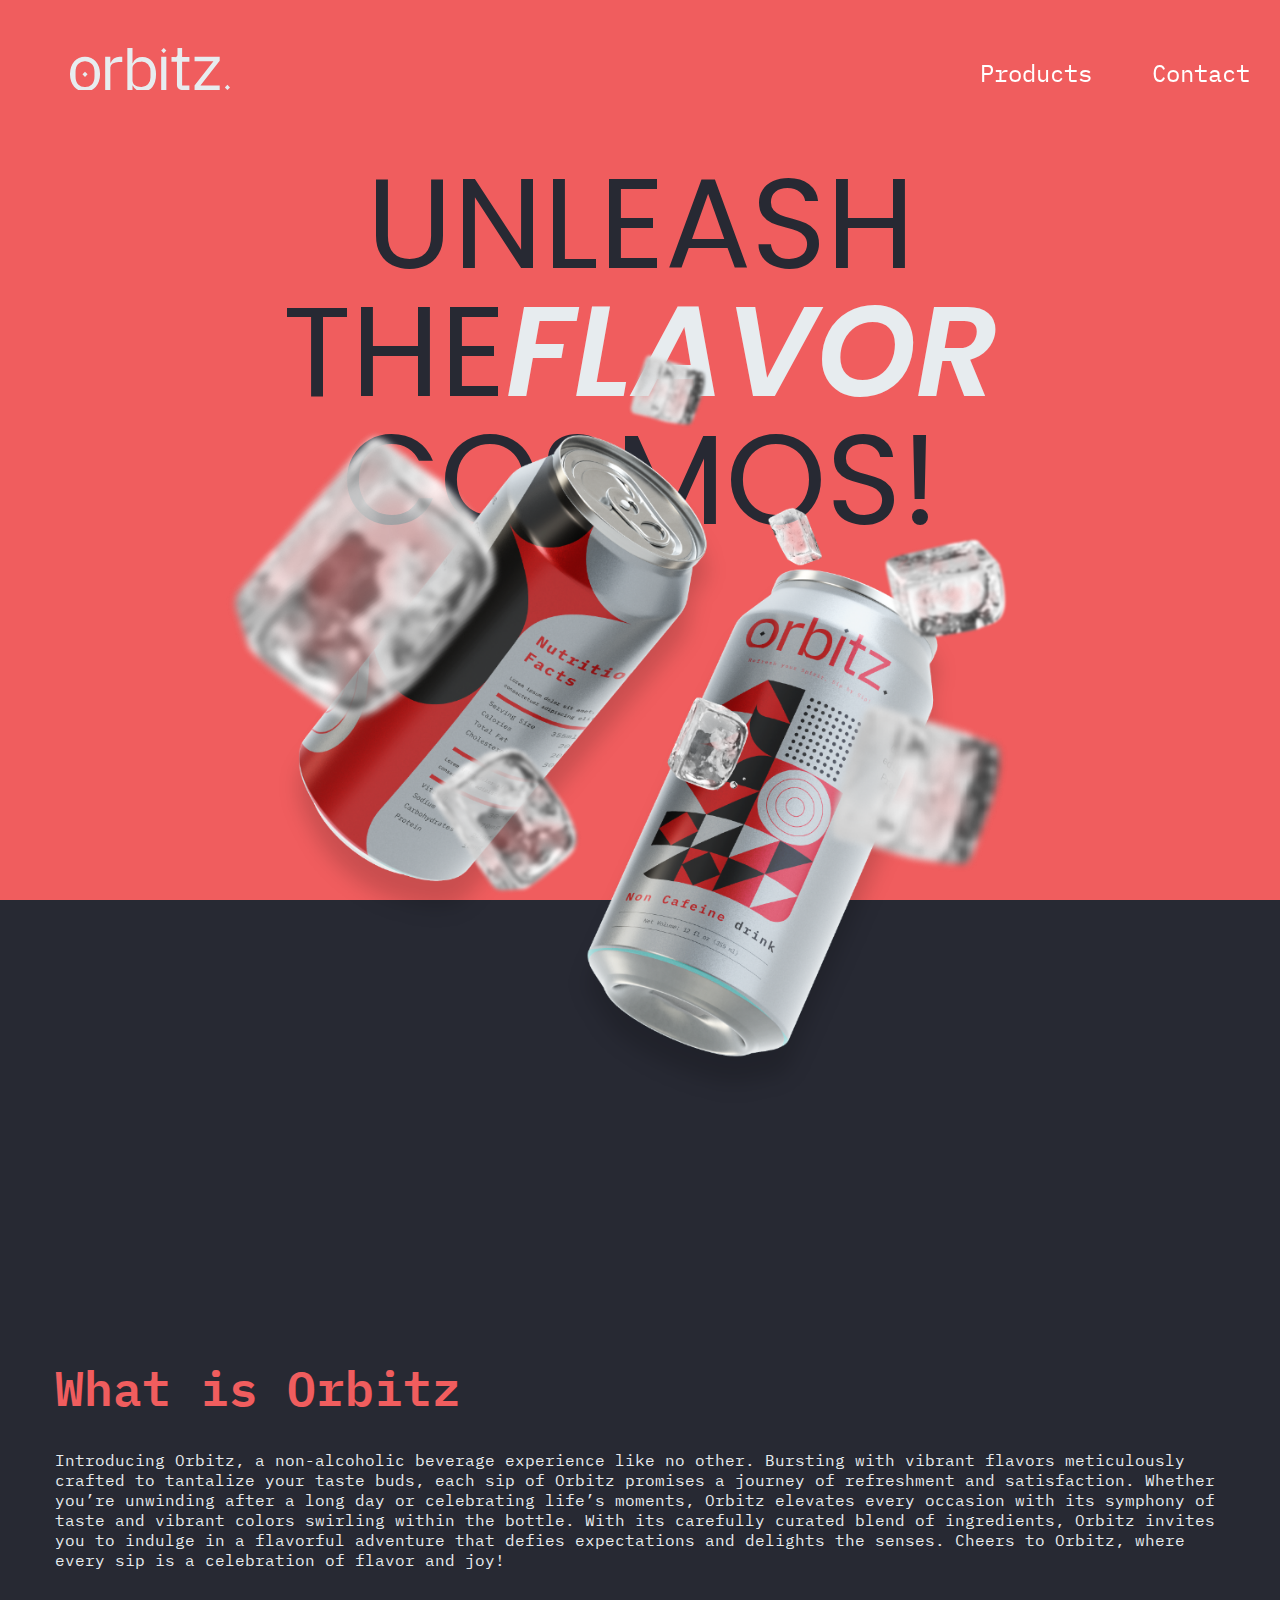
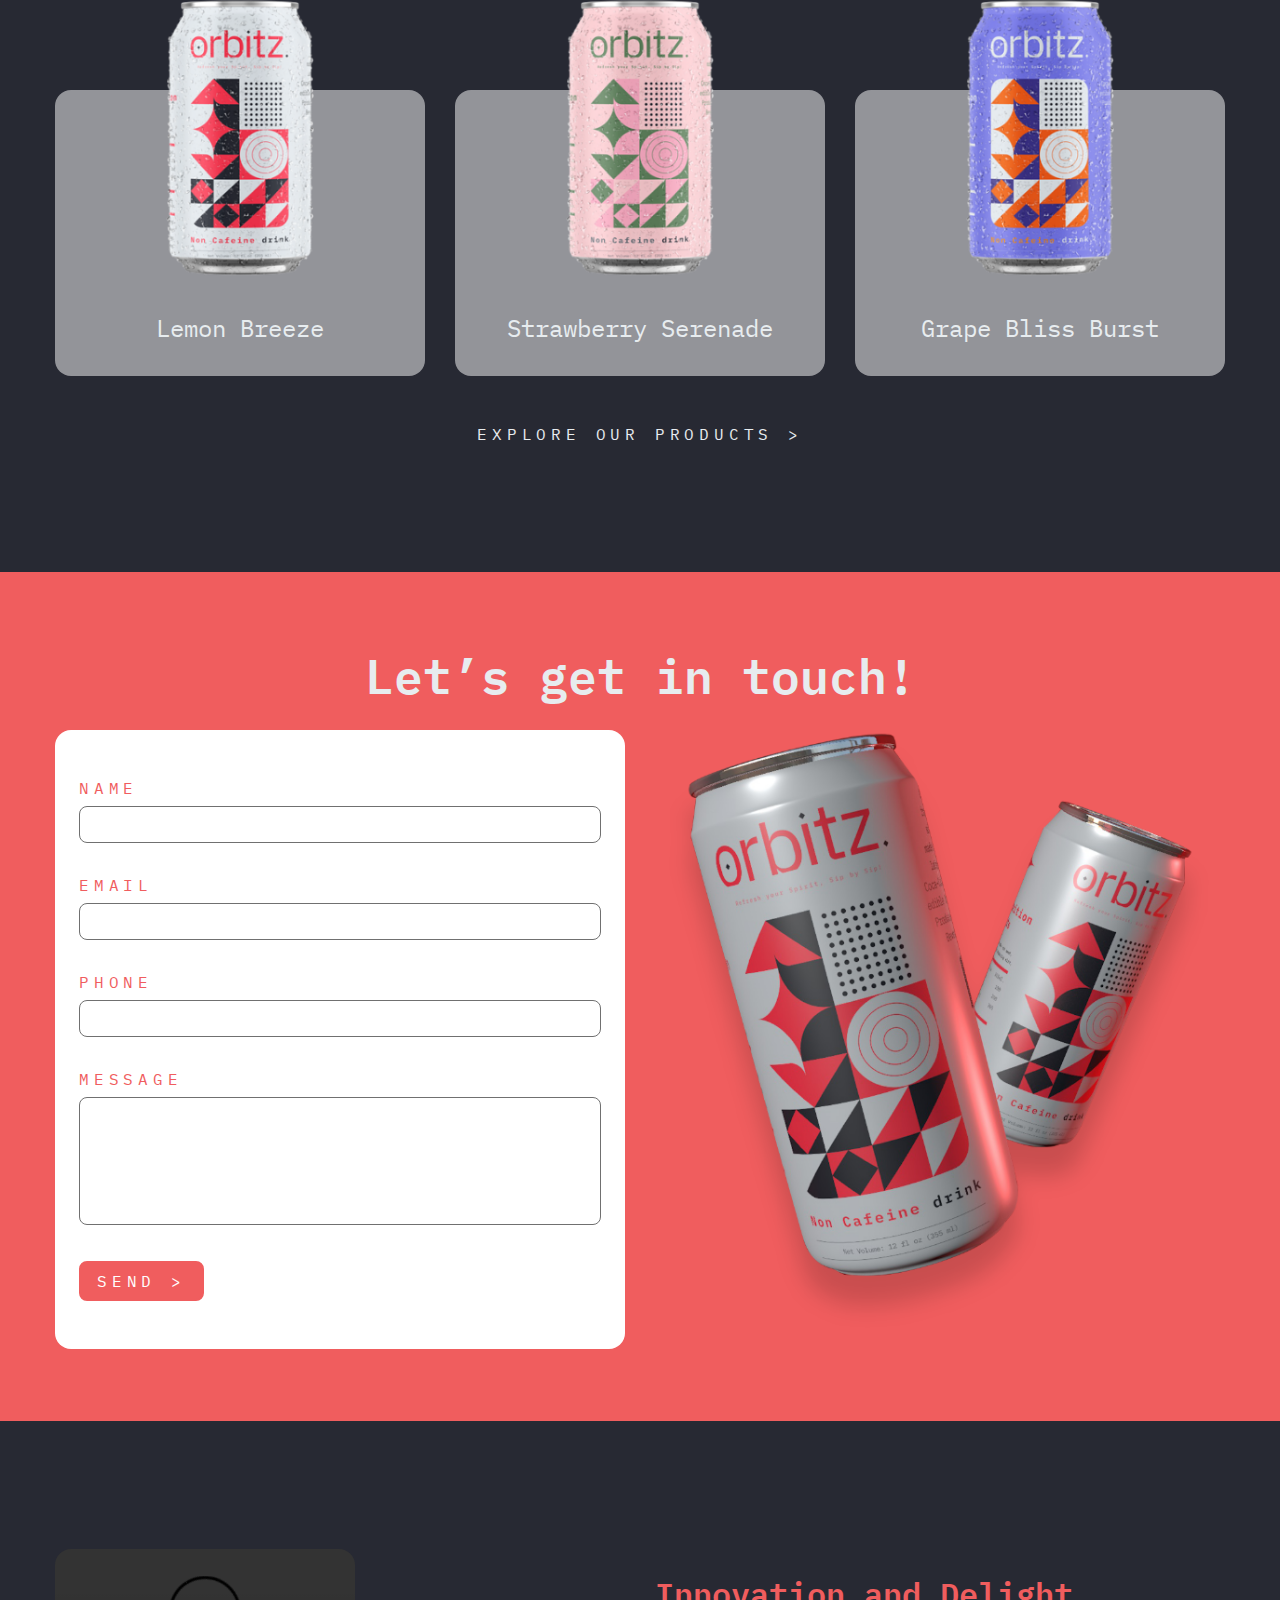
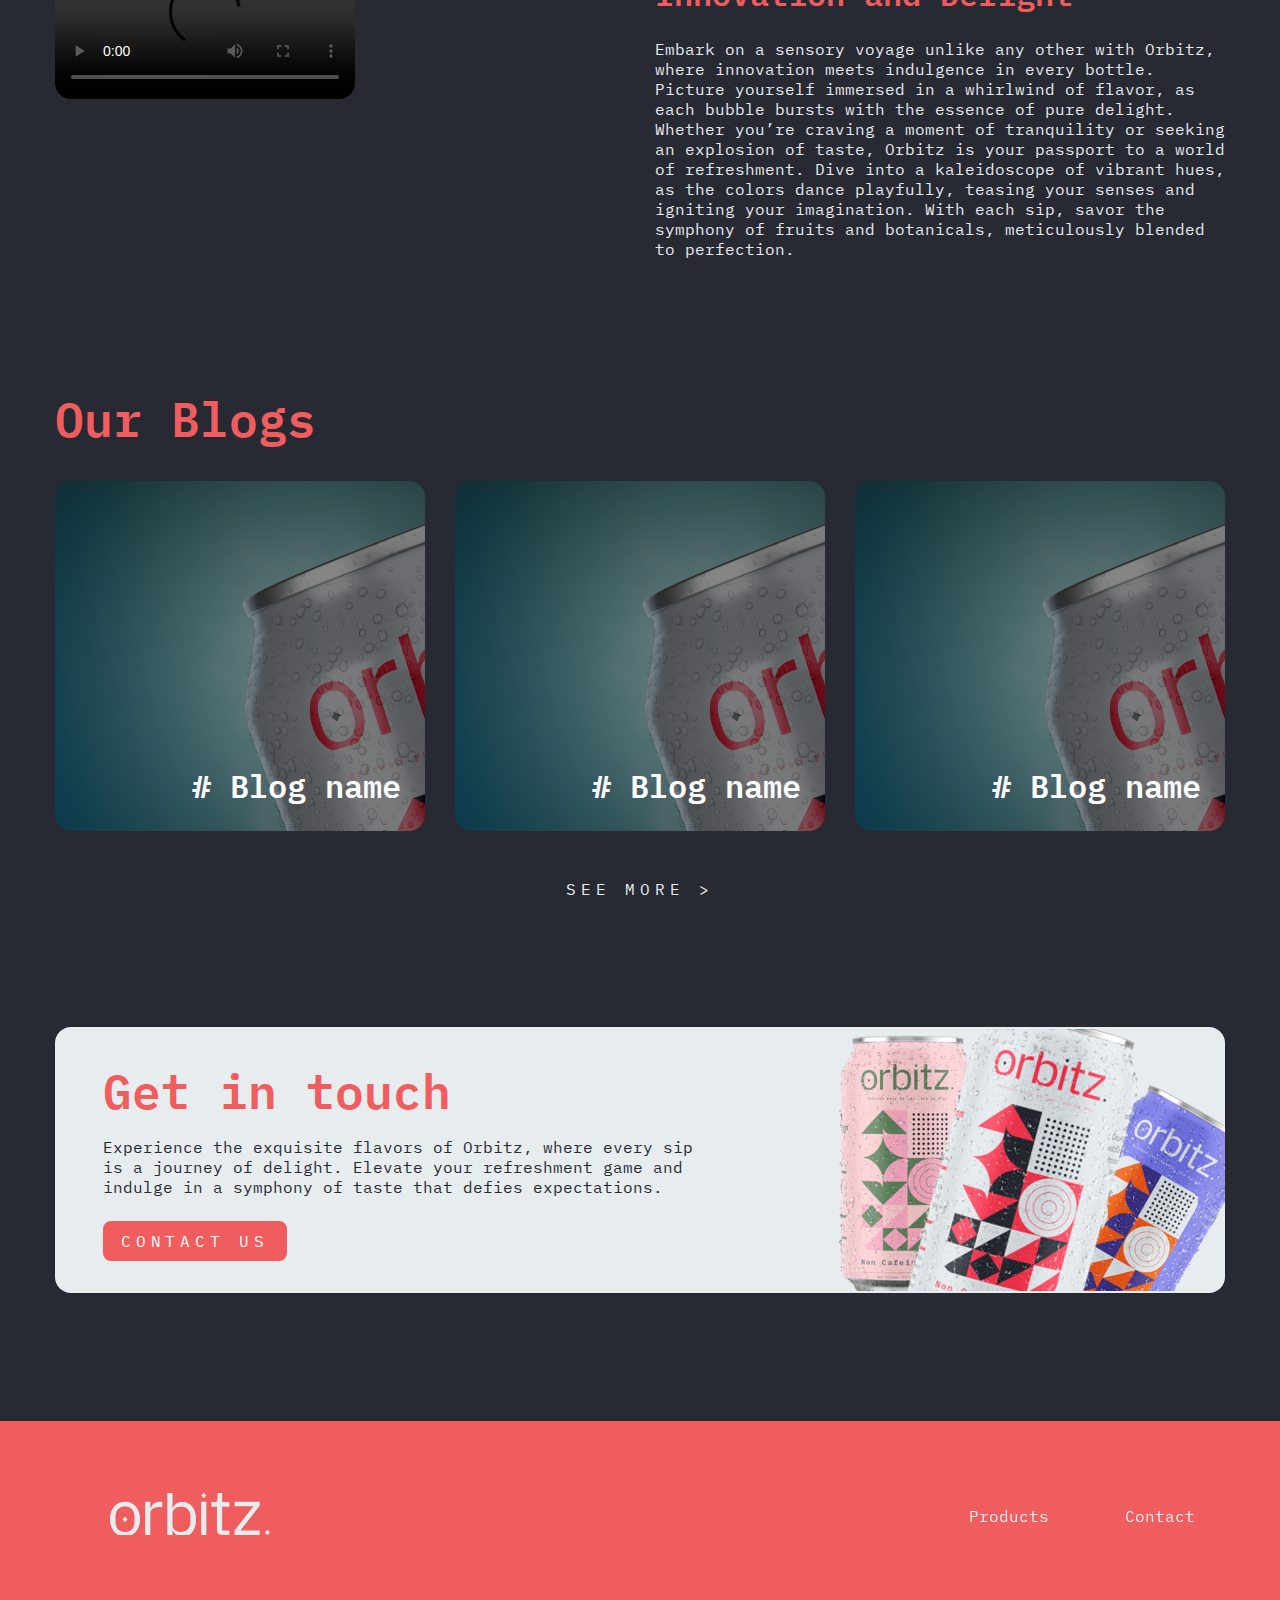
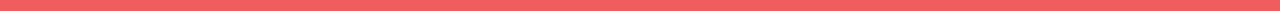
==== commit 467845cd: "Responsive update" ====
--- a/index.html
+++ b/index.html
@@ -21,12 +21,13 @@
 
 <body>
     <header id="main-header">
-        <div class="grid-con">
-            <div id="logo" class="l-col-span-full l-col-start-1 l-col-end-4">
+        <!-- <div class="grid-con">
+            <div id="logo"
+                class="l-col-span-full l-col-start-1 l-col-end-4 m-col-span-full m-col-start-1 m-col-end-4 col-span-full col-start-1 col-end-3">
                 <a href="index.html"><img src="img/logo.svg" alt="logo"></a>
             </div>
 
-            <nav id="main-nav" class="l-col-span-full l-col-start-10 l-col-end-13">
+            <nav id="main-nav" class="l-col-start-10 l-col-end-13 m-col-span-full m-col-start-9 m-col-end-13">
                 <div id="burger-con">
                     <ul>
                         <li>
@@ -39,7 +40,21 @@
                     </ul>
                 </div>
             </nav>
-        </div>
+        </div> -->
+
+        <nav>
+            <ul class="sidebar">
+                <li onclick=hideSidebar()><a href="#"><img src="img/close.svg" alt=""></svg></a></li>
+                <li><a href="product.html">Products</a></li>
+                <li><a href="contact.html">Contact</a></li>
+            </ul>
+            <ul>
+                <li><a href="index.html"><img src="img/logo.svg" alt="" id="logo"></a></li>
+                <li class="hideOnMobile"><a href="product.html">Products</a></li>
+                <li class="hideOnMobile"><a href="contact.html">Contact</a></li>
+                <li class="menu-button" onclick=showSidebar()><a href="#"><img src="img/burger.svg" alt=""></a></li>
+            </ul>
+        </nav>
     </header>
 
     <section>
@@ -56,11 +71,11 @@
 
     <section id="about">
         <div class="grid-con">
-            <h2 class="l-col-span-5" id="about-head">
+            <h2 class="l-col-span-5 m-col-start-1 m-col-end-13 col-start-1 col-end-5" id="about-head">
                 What is Orbitz
             </h2>
 
-            <p class="l-col-start-1 l-col-end-13" id="about-des">
+            <p class="l-col-start-1 l-col-end-13 m-col-start-1 m-col-end-13 col-start-1 col-end-5" id="about-des">
                 Introducing Orbitz, a non-alcoholic beverage experience like no other. Bursting with vibrant flavors
                 meticulously crafted to tantalize your taste buds, each sip of Orbitz promises a journey of refreshment
                 and satisfaction. Whether you’re unwinding after a long day or celebrating life’s moments, Orbitz
@@ -72,31 +87,37 @@
         </div>
 
         <div class="grid-con" id="products">
-            <div id="card-lemon" class="l-col-start-1 l-col-end-5 m-col-start-1 m-col-end-5">
+            <div id="card-lemon" class="l-col-start-1 l-col-end-5 m-col-start-1 m-col-end-5 col-start-1 col-end-5">
                 <img src="img/Front-Can-lemon.png" alt="lemon-can" class="card-img">
                 <h4 class="card-head">Lemon Breeze</h4>
             </div>
 
-            <div id="card-lemon" class="l-col-start-5 l-col-end-9 m-col-start-5 m-col-end-9">
+            <div id="card-lemon" class="l-col-start-5 l-col-end-9 m-col-start-5 m-col-end-9 col-start-1 col-end-5">
                 <img src="img/Front-Can-strawberry.png" alt="strawberry-can" class="card-img">
                 <h4 class="card-head">Strawberry Serenade</h4>
             </div>
 
-            <div id="card-lemon" class="l-col-start-9 l-col-end-13 m-col-start-9 m-col-end-13">
+            <div id="card-lemon" class="l-col-start-9 l-col-end-13 m-col-start-9 m-col-end-13 col-start-1 col-end-5">
                 <img src="img/Front-Can-grape.png" alt="grape-can" class="card-img">
                 <h4 class="card-head">Grape Bliss Burst</h4>
             </div>
 
-            <h5 class="l-col-start-5 l-col-end-9 m-col-start-1 m-col-end-13" id="more-products">Explore our Products >
-            </h5>
+            <a href="product.html" class="l-col-start-5 l-col-end-9 m-col-start-1 m-col-end-13 col-start-1 col-end-5"
+                id="more-products">
+                <h5>
+                    Explore our Products >
+                </h5>
+            </a>
         </div>
     </section>
 
     <section id="contact">
         <div class="grid-con">
-            <h2 class="l-col-start-4 l-col-end-10" id="contact-head">Let’s get in touch!</h2>
-
-            <div class="l-col-start-1 l-col-end-7" id="contact-form-landing">
+            <h2 class="l-col-start-4 l-col-end-10 m-col-start-1 m-col-end-13 col-start-1 col-end-5" id="contact-head">
+                Let’s get in touch!</h2>
+
+            <div class="l-col-start-1 l-col-end-7 m-col-start-1 m-col-end-13 col-start-1 col-end-5"
+                id="contact-form-landing">
                 <form>
                     <div>
                         <label for="name">Name</label>
@@ -123,7 +144,7 @@
                 </form>
             </div>
 
-            <div class="l-col-start-7 l-col-end-13">
+            <div class="l-col-start-7 l-col-end-13 col-start-1 col-end-5">
                 <img src="img/2-cans.png" alt="">
             </div>
         </div>
@@ -131,11 +152,11 @@
 
     <section id="video">
         <div class="grid-con">
-            <div class="l-col-start-1 l-col-end-7">
+            <div class="l-col-start-1 l-col-end-7 m-col-start-1 m-col-end-13 col-start-1 col-end-5">
                 <video src="img/Polchai_Napas_FIP.mp4" class="video" controls></video>
             </div>
 
-            <div class="l-col-start-7 l-col-end-13">
+            <div class="l-col-start-7 l-col-end-13 m-col-start-1 m-col-end-13 col-start-1 col-end-5">
                 <h3 id="video-head">Innovation and Delight</h3>
                 <p id="video-des">Embark on a sensory voyage unlike any other with Orbitz, where innovation meets
                     indulgence in every
@@ -150,46 +171,51 @@
 
     <section id="blogs">
         <div class="grid-con">
-            <h2 class="l-col-span-5" id="blog-head">
+            <h2 class="l-col-span-5 m-col-start-1 m-col-end-13 col-start-1 col-end-5" id="blog-head">
                 Our Blogs
             </h2>
 
-            <div class="l-col-start-1 l-col-end-5 blogs-card">
+            <div class="l-col-start-1 l-col-end-5 m-col-start-1 m-col-end-5 col-start-1 col-end-5 blogs-card">
                 <h3 class="blog-name"># Blog name</h3>
             </div>
-            <div class="l-col-start-5 l-col-end-9 blogs-card">
+            <div class="l-col-start-5 l-col-end-9 m-col-start-5 m-col-end-9 col-start-1 col-end-5 blogs-card">
                 <h3 class="blog-name"># Blog name</h3>
             </div>
-            <div class="l-col-start-9 l-col-end-13 blogs-card">
+            <div class="l-col-start-9 l-col-end-13 m-col-start-9 m-col-end-13 col-start-1 col-end-5 blogs-card">
                 <h3 class="blog-name"># Blog name</h3>
             </div>
 
-            <h5 class="l-col-start-5 l-col-end-9" id="see-more">See more ></h5>
+            <h5 class="l-col-start-5 l-col-end-9 m-col-start-1 m-col-end-13 col-start-1 col-end-5" id="see-more">See
+                more ></h5>
         </div>
     </section>
 
     <section id="cta">
         <div class="grid-con">
-            <div class="l-col-start-1 l-col-end-13" id="cta-card">
+            <div class="l-col-start-1 l-col-end-13 m-col-start-1 m-col-end-13 col-start-1 col-end-5" id="cta-card">
                 <h2 id="cta-head">Get in touch</h2>
                 <p id="cta-des">Experience the exquisite flavors of Orbitz, where every sip <br>is a journey of delight.
                     Elevate your refreshment game and <br>indulge in a symphony of taste that defies expectations.
                 </p>
 
-                <button type="submit" class="animate-button">
-                    Contact us
-                </button>
+                <a href="contact.html" id="contact-button-cta">
+                    <button type="submit" class="animate-button" id="contact-us-button">
+                        Contact us
+                    </button>
+                </a>
             </div>
         </div>
     </section>
 
     <footer>
         <div id="footer" class="grid-con">
-            <div id="logo" class="l-col-span-full l-col-start-1 l-col-end-4">
+            <div id="logo"
+                class="l-col-span-full l-col-start-1 l-col-end-4 m-col-span-full m-col-start-1 m-col-end-4 col-start-1 col-end-5">
                 <a href="index.html"><img src="img/logo.svg" alt="logo"></a>
             </div>
 
-            <nav id="main-nav" class="l-col-start-10 l-col-end-13">
+            <nav id="main-nav"
+                class="l-col-start-10 l-col-end-13 m-col-span-full m-col-start-9 m-col-end-13 col-start-1 col-end-5">
                 <div id="burger-con">
                     <ul>
                         <li>
@@ -206,6 +232,6 @@
     </footer>
 
 </body>
-<script src="js/main.js"></script>
+<script src="js/script.js"></script>
 
 </html>--- a/css/main.css
+++ b/css/main.css
@@ -1,3 +1,5 @@
+
+
 :root {
     --main-orange: #F05D5E;
     --light-blue: #E7ECEF;
@@ -25,6 +27,30 @@
     text-transform: uppercase;
 }
 
+@media screen and (max-width: 1199px) {
+    .italic-bold {
+        font: italic normal var(--unnamed-font-weight-600) var(--unnamed-font-size-128)/128px var(--unnamed-font-family-poppins);
+        letter-spacing: var(--unnamed-character-spacing-0);
+        color: var(--light-blue);
+        text-align: center;
+        font: italic normal 600 72px/72px Poppins;
+        letter-spacing: 0px;
+        text-transform: uppercase;
+    }
+}
+
+@media screen and (max-width: 767px) {
+    .italic-bold {
+        font: italic normal var(--unnamed-font-weight-600) var(--unnamed-font-size-128)/128px var(--unnamed-font-family-poppins);
+        letter-spacing: var(--unnamed-character-spacing-0);
+        color: var(--light-blue);
+        text-align: center;
+        font: italic normal 600 48px/48px Poppins;
+        letter-spacing: 0px;
+        text-transform: uppercase;
+    }
+}
+
 h2 {
     text-align: left;
     font: normal normal 600 48px/62px IBM Plex Mono;
@@ -73,15 +99,89 @@
     margin-bottom: 24px;
 }
 
+@media screen and (max-width: 767px) {
+    #contact-head {
+        text-align: center;
+        font: normal normal 600 24px/24px IBM Plex Mono;
+        letter-spacing: 0px;
+        color: var(--light-blue);
+        margin-top: 48px;
+        margin-bottom: 32px;
+    }
+}
+
 #main-nav {
     margin-top: 54px;
     margin-bottom: 24px;
 }
 
+@media screen and (max-width: 767px) {
+    footer #main-nav {
+        margin-top: 54px;
+        margin-bottom: 24px;
+
+    }
+}
+
+@media screen and (max-width: 767px) {
+    footer #burger-con {
+        margin: 0 auto;
+    }
+}
+
+
+@media screen and (max-width: 767px) {
+    footer #main-nav ul {
+        display: flex;
+        flex-direction: column;
+        text-align: center;
+    }
+}
+
 #logo {
-    margin-top: 48px;
+    margin-top: 16px;
     margin-bottom: 24px;
 }
+
+@media screen and (max-width: 1199px) {
+    #logo {
+        margin-top: 16px;
+        margin-bottom: 24px;
+        margin-left: -48px;
+    }
+}
+
+@media screen and (max-width: 767px) {
+    #logo {
+        margin-top: 16px;
+        margin-bottom: 24px;
+        margin-left: -48px;
+    }
+}
+
+footer #logo {
+    margin: 72px auto;
+}
+
+@media screen and (max-width: 767px) {
+    footer #logo {
+        margin: 48px auto;
+    }
+}
+
+@media screen and (max-width: 767px) {
+    footer .menu {
+        color: var(--light-bg);
+        text-align: center;
+        font: normal normal normal 16px/20px IBM Plex Mono;
+        letter-spacing: 0px;
+        color: var(--light-blue);
+        text-transform: none;
+        margin: 16px;
+        margin-bottom: 32px;
+    }
+}
+
 
 .menu {
     color: var(--light-bg);
@@ -94,8 +194,7 @@
 }
 
 #main-header {
-   background-color: rgba(255, 255, 255, 0.001);
-    /* background-color: rgba(240, 93, 94, 1); */
+    background-color: rgba(255, 255, 255, 0.001);
     margin-bottom: -128px;
     backdrop-filter: blur(8px);
     position: fixed;
@@ -110,13 +209,12 @@
 
 #footer {
     background-color: var(--main-orange);
-     /* background-color: rgba(240, 93, 94, 1); */
-     margin-bottom: -128px;
-     top: 0;
-     z-index: 1000;
-     width: 100%;
-     justify-content: center;
- }
+    margin-bottom: -128px;
+    top: 0;
+    z-index: 1000;
+    width: 100%;
+    justify-content: center;
+}
 
 #main-header-product {
     background-color: var(--bg-black);
@@ -127,10 +225,30 @@
     display: flex;
 }
 
+@media screen and (max-width: 767px) {
+    footer ul {
+        display: flex;
+        margin: 0 auto;
+        padding: 40px;
+        margin-top: -128px;
+    }
+
+}
+
 li {
     list-style-type: none;
 }
 
+@media screen and (max-width: 767px) {
+    footer li {
+        display: flex;
+        margin: 0 auto;
+        padding: 16px;
+        height: 24px;
+    }
+
+}
+
 a:link {
     text-decoration: none;
 }
@@ -154,16 +272,45 @@
 
 #hero {
     background-color: var(--main-orange);
-    height: 96vh;
+    height: 100vh;
     width: 100vw;
     padding-top: 160px;
 }
 
 #hero-text {
     position: relative;
-    /* margin-top: 128px; */
     justify-content: center;
     width: 100vw;
+}
+
+@media screen and (max-width: 1199px) {
+    #hero-text {
+        position: relative;
+        justify-content: center;
+        width: 100vw;
+        font: normal var(--unnamed-font-weight-600) var(--unnamed-font-size-128)/128px var(--unnamed-font-family-poppins);
+        letter-spacing: var(--unnamed-character-spacing-0);
+        color: var(--bg-black);
+        text-align: center;
+        font: normal 400 72px/72px Poppins;
+        letter-spacing: 0px;
+        text-transform: uppercase;
+    }
+}
+
+@media screen and (max-width: 767px) {
+    #hero-text {
+        position: relative;
+        justify-content: center;
+        width: 100vw;
+        font: normal var(--unnamed-font-weight-600) var(--unnamed-font-size-128)/128px var(--unnamed-font-family-poppins);
+        letter-spacing: var(--unnamed-character-spacing-0);
+        color: var(--bg-black);
+        text-align: center;
+        font: normal 400 48px/48px Poppins;
+        letter-spacing: 0px;
+        text-transform: uppercase;
+    }
 }
 
 #hero-img {
@@ -171,6 +318,24 @@
     margin-top: -192px;
     justify-content: center;
     width: 100vw;
+}
+
+@media screen and (max-width: 1199px) {
+    #hero-img {
+        position: absolute;
+        margin-top: 24px;
+        justify-content: center;
+        scale: 1;
+    }
+}
+
+@media screen and (max-width: 767px) {
+    #hero-img {
+        position: absolute;
+        margin-top: 0px;
+        justify-content: center;
+        scale: 1;
+    }
 }
 
 /* ============================================== */
@@ -197,6 +362,29 @@
     transition: .3s ease-in-out;
 }
 
+@media screen and (max-width: 1199px) {
+    #card-lemon {
+        border-radius: 16px;
+        background-color: rgba(255, 255, 255, 0.5);
+        background-position: 0px 98px;
+        position: relative;
+        height: 208px;
+        margin-top: 72px;
+    }
+}
+
+@media screen and (max-width: 767px) {
+    #card-lemon {
+        border-radius: 16px;
+        background-color: rgba(255, 255, 255, 0.5);
+        background-position: 0px 98px;
+        position: relative;
+        height: 279px;
+        margin-top: 72px;
+        margin-bottom: 48px;
+    }
+}
+
 #card-lemon2 {
     border-radius: 16px;
     background-color: rgba(255, 255, 255, 0.5);
@@ -204,8 +392,37 @@
     position: relative;
     height: 372px;
     margin-top: 72px;
-    justify-content: center; /* Horizontally center the content */
+    justify-content: center;
+    /* Horizontally center the content */
     align-items: center;
+}
+
+@media screen and (max-width: 1199px) {
+    #card-lemon2 {
+        border-radius: 16px;
+        background-color: rgba(255, 255, 255, 0.5);
+        background-position: 0px 98px;
+        position: relative;
+        height: 340px;
+        margin-top: 72px;
+        justify-content: center;
+        /* Horizontally center the content */
+        align-items: center;
+    }
+}
+
+@media screen and (max-width: 767px) {
+    #card-lemon2 {
+        border-radius: 16px;
+        background-color: rgba(255, 255, 255, 0.5);
+        background-position: 0px 98px;
+        position: relative;
+        height: 405px;
+        margin-top: 176px;
+        justify-content: center;
+        /* Horizontally center the content */
+        align-items: center;
+    }
 }
 
 .card-2 {
@@ -255,25 +472,58 @@
     margin-top: 222px;
 }
 
-@media screen and (max-width: 1199px) { 
+@media screen and (max-width: 1199px) {
     .card-head {
-        margin-top: 122px;
-    }
-}
-
-@media screen and (max-width: 767px) {
-    
+        margin-top: 96px;
+    }
+}
+
+@media screen and (max-width: 767px) {
+    .card-head {
+        margin-top: 216px;
+    }
 }
 
 .card-head2 {
     margin-top: 232px;
+    height: 64px;
+}
+
+@media screen and (max-width: 1199px) {
+    .card-head2 {
+        margin-top: 128px;
+    }
+}
+
+@media screen and (max-width: 767px) {
+    .card-head2 {
+        margin-top: 237px;
+    }
 }
 
 .card-product-des {
     text-align: center;
     padding-left: 16px;
     padding-right: 16px;
-    margin-top: 24px;
+    margin-top: 0px;
+}
+
+@media screen and (max-width: 1199px) {
+    .card-product-des {
+        text-align: center;
+        padding-left: 16px;
+        padding-right: 16px;
+        margin-top: 24px;
+    }
+}
+
+@media screen and (max-width: 767px) {
+    .card-product-des {
+        text-align: center;
+        padding-left: 16px;
+        padding-right: 16px;
+        margin-top: 8px;
+    }
 }
 
 .card-head-product {
@@ -284,6 +534,18 @@
 .card-img {
     margin-bottom: 24px;
     margin-top: 24px;
+}
+
+@media screen and (max-width: 1199px) {
+    .card-img {
+        margin-top: 24px;
+    }
+}
+
+@media screen and (max-width: 767px) {
+    .card-img {
+        margin-top: 48px;
+    }
 }
 
 /* ============================================== */
@@ -299,6 +561,12 @@
 
 #contact {
     background-color: var(--main-orange);
+}
+
+@media screen and (max-width: 1199px) {
+    #contact img {
+        display: none;
+    }
 }
 
 input[type="text"] {
@@ -351,18 +619,51 @@
     text-transform: uppercase;
 }
 
+/* ============================================== */
+/* About */
+/* ============================================== */
+
 #about {
     margin-top: 200px;
     padding-top: 128px;
 }
 
+@media screen and (max-width: 1199px) {
+    #about {
+        margin-top: -129px;
+        padding-top: 48px;
+    }
+}
+
 #about-head {
     margin-bottom: 32px;
     margin-top: 128px;
 }
 
+@media screen and (max-width: 767px) {
+    #about-head {
+        margin-bottom: 16px;
+        margin-top: 128px;
+        font-size: 24px;
+        text-align: center;
+    }
+}
+
 #about-des {
     margin-bottom: 48px;
+}
+
+@media screen and (max-width: 767px) {
+    #about-des {
+        margin-bottom: 48px;
+        text-align: center;
+    }
+}
+
+@media screen and (max-width: 1199px) {
+    #about-des {
+        margin-bottom: 72px;
+    }
 }
 
 #more-products {
@@ -370,10 +671,16 @@
     margin-bottom: 128px;
 }
 
-#see-more {
-    margin-top: 48px;
-    margin-bottom: 128px;
-}
+@media screen and (max-width: 1199px) {
+    #more-products {
+        margin-top: 48px;
+        margin-bottom: 48px;
+    }
+}
+
+/* ============================================== */
+/* Video */
+/* ============================================== */
 
 .video {
     border-radius: 16px;
@@ -384,21 +691,62 @@
     margin-bottom: 128px;
 }
 
+@media screen and (max-width: 1199px) {
+    #video {
+        margin-top: 48px;
+        margin-bottom: 48px;
+    }
+}
+
 #video-head {
     margin-top: 24px;
 }
 
+@media screen and (max-width: 767px) {
+    #video-head {
+        text-align: center;
+        font: normal normal 600 24px/24px IBM Plex Mono;
+        letter-spacing: 0px;
+        color: var(--main-orange);
+        margin-top: 48px;
+        margin-bottom: 32px;
+    }
+}
+
+
 #video-des {
     margin-top: 24px;
 }
 
+@media screen and (max-width: 767px) {
+    #video-des {
+        text-align: center;
+    }
+}
+
+/* ============================================== */
+/* Blogs */
+/* ============================================== */
+
 #blog-head {
     margin-bottom: 32px;
+}
+
+@media screen and (max-width: 767px) {
+    #blog-head {
+        text-align: center;
+        font: normal normal 600 24px/24px IBM Plex Mono;
+        letter-spacing: 0px;
+        color: var(--main-orange);
+        margin-top: 48px;
+        margin-bottom: 32px;
+    }
 }
 
 .blogs-card {
     height: 350px;
     background-image: url(/img/blog-cover.png);
+    background-size: cover;
     border-radius: 16px;
 }
 
@@ -408,6 +756,60 @@
     margin-top: 284px;
     margin-right: 24px;
 }
+
+#see-more {
+    margin-top: 48px;
+    margin-bottom: 128px;
+}
+
+@media screen and (max-width: 1199px) {
+    .blogs-card {
+        height: 192px;
+        background-image: url(/img/blog-cover.png);
+        background-size: cover;
+        border-radius: 16px;
+    }
+
+    .blog-name {
+        color: #ffffff;
+        font-size: 16px;
+        text-align: right;
+        margin-top: 144px;
+        margin-right: 24px;
+    }
+
+    #see-more {
+        margin-top: 48px;
+        margin-bottom: 48px;
+    }
+}
+
+@media screen and (max-width: 767px) {
+    .blogs-card {
+        height: 350px;
+        background-image: url(/img/blog-cover.png);
+        background-size: cover;
+        border-radius: 16px;
+        margin-bottom: 48px;
+    }
+
+    .blog-name {
+        color: #ffffff;
+        font-size: 24px;
+        text-align: right;
+        margin-top: 296px;
+        margin-right: 24px;
+    }
+
+    #see-more {
+        margin-top: 24px;
+        margin-bottom: 48px;
+    }
+}
+
+/* ============================================== */
+/* CTA */
+/* ============================================== */
 
 #cta-card {
     padding: 32px 48px;
@@ -433,8 +835,95 @@
     margin-bottom: -1000px;
 }
 
+@media screen and (max-width: 1199px) {
+    #cta-card {
+        padding: 24px 30px;
+        background-color: var(--light-blue);
+        border-radius: 16px;
+        margin-bottom: 128px;
+        background-image: none;
+        display: flex;
+        justify-content: center;
+        flex-direction: column;
+    }
+
+    #cta-head {
+        margin-bottom: 24px;
+        text-align: center;
+    }
+
+    #cta-des {
+        color: var(--bg-black);
+        margin-bottom: 24px;
+        text-align: center;
+    }
+
+    #contact-us-button {
+        width: 174px;
+        margin: 0 auto;
+        padding: 16px 8px;
+    }
+}
+
+@media screen and (max-width: 767px) {
+    #cta-card {
+        padding: 24px 30px;
+        background-color: var(--light-blue);
+        border-radius: 16px;
+        margin-bottom: 128px;
+        background-image: none;
+        display: flex;
+        justify-content: center;
+        flex-direction: column;
+    }
+
+    #cta-head {
+        margin-bottom: 24px;
+        text-align: center;
+        font-size: 32px;
+    }
+
+    #cta-des {
+        color: var(--bg-black);
+        margin-bottom: 24px;
+        text-align: center;
+    }
+
+    #contact-us-button {
+        width: 174px;
+        margin: 0 auto;
+        padding: 16px 8px;
+    }
+}
+
+@media screen and (max-width: 1199px) {
+    #contact-button-cta{
+        margin-left: 250px;
+        margin-right: 250px;
+    }
+}
+
+@media screen and (max-width: 767px) {
+    #contact-button-cta{
+        margin-left: 55px;
+        margin-right: 55px;
+    }
+}
+
+/* ============================================== */
+/* Products page */
+/* ============================================== */
+
 #product-page-head {
     margin-bottom: 72px;
+}
+
+@media screen and (max-width: 767px) {
+    #product-page-head {
+        margin-bottom: -72px;
+        font-size: 32px;
+        text-align: center;
+    }
 }
 
 #fruit-pic {
@@ -460,7 +949,7 @@
 }
 
 #contact-des {
-    margin-top: -72px;
+    margin-top: 128px;
     margin-bottom: 102px;
 }
 
@@ -469,8 +958,29 @@
     margin-bottom: 48px;
 }
 
+@media screen and (max-width: 1199px) {
+    #contact-page-head {
+        margin-bottom: 48px;
+        margin-top: 48px;
+    }
+}
+
+@media screen and (max-width: 767px) {
+    #contact-page-head {
+        margin-bottom: 48px;
+        margin-top: 48px;
+        font: normal normal 600 32px / 48px IBM Plex Mono;
+    }
+}
+
 .contact-page-des {
     margin-bottom: 32px;
+}
+
+@media screen and (max-width: 1199px) {
+    .contact-page-des {
+        margin-bottom: 32px;
+    }
 }
 
 #contact-form-contact {
@@ -481,12 +991,22 @@
     margin-top: -400px;
 }
 
+@media screen and (max-width: 1199px) {
+    #contact-form-contact {
+        border-radius: 16px;
+        background-color: #ffffff;
+        padding: 48px 24px;
+        margin-bottom: 72px;
+        margin-top: 48px;
+    }
+}
+
 
 .animate-button {
     padding: 8px 16px;
     font-size: 16px;
     font: normal normal 400 16px/20px IBM Plex Mono;
-    text-transform: uppercase ;
+    text-transform: uppercase;
     letter-spacing: 4.8px;
     background-color: var(--main-orange);
     color: #fff;
@@ -501,7 +1021,7 @@
     padding: 8px 24px;
     font-size: 16px;
     font: normal normal 400 16px/20px IBM Plex Mono;
-    text-transform: uppercase ;
+    text-transform: uppercase;
     letter-spacing: 4.8px;
     background-color: var(--white);
     color: var(--main-orange);
@@ -513,15 +1033,24 @@
 }
 
 @keyframes pulse {
-    0% { transform: scale(1); }
-    50% { transform: scale(1.1); }
-    100% { transform: scale(1); }
+    0% {
+        transform: scale(1);
+    }
+
+    50% {
+        transform: scale(1.1);
+    }
+
+    100% {
+        transform: scale(1);
+    }
 }
 
 .pulse {
     animation-name: pulse;
     animation-duration: 2s;
-    animation-iteration-count: infinite; /* Make the animation repeat infinitely */
+    animation-iteration-count: infinite;
+    /* Make the animation repeat infinitely */
 }
 
 #products2 {
@@ -532,3 +1061,113 @@
     padding-top: 180px;
 }
 
+
+
+
+
+
+
+
+
+
+
+nav{
+    background-color: rgba(255, 255, 255, 0.001);
+    backdrop-filter: blur(8px);
+    margin-top: 48px;
+  }
+  nav ul{
+    width: 100%;
+    list-style: none;
+    display: flex;
+    justify-content: flex-end;
+    align-items: center;
+  }
+  nav li{
+    height: 50px;
+  }
+  nav a{
+    height: 100%;
+    padding: 0 30px;
+    font: normal normal 400 24px/32px IBM Plex Mono;
+    text-decoration: none;
+    display: flex;
+    align-items: center;
+    color: var(--white);
+  }
+  
+  nav li:first-child{
+    margin-right: auto;
+  }
+  .sidebar{
+    position: fixed;
+    top: 0; 
+    right: 0;
+    height: 100vh;
+    width: 250px;
+    background-color: rgba(255, 255, 255, 0.15);
+    backdrop-filter: blur(12px);
+    box-shadow: -10px 0 10px rgba(0, 0, 0, 0.1);
+    list-style: none;
+    display: none;
+    flex-direction: column;
+    align-items: flex-start;
+    justify-content: flex-start;
+  }
+  .sidebar li{
+    width: 100%;
+  }
+  .sidebar a{
+    width: 100%;
+    font: normal normal 400 24px/32px IBM Plex Mono;
+  }
+  .menu-button{
+    display: none;
+  }
+  @media(max-width: 800px){
+    .hideOnMobile{
+      display: none;
+    }
+    .menu-button{
+      display: block;
+    }
+  
+    .sidebar{
+      position: fixed;
+      top: 0; 
+      right: 0;
+      height: 172px;
+      width: 250px;
+      background-color: rgba(255, 255, 255, 0.15);
+      background-position: -48px;
+      box-shadow: -10px 0 10px rgba(0, 0, 0, 0.1);
+      list-style: none;
+      display: none;
+      flex-direction: column;
+      align-items: flex-start;
+      justify-content: flex-start;
+      margin-top: 0px;
+    }
+  }
+  @media(max-width: 400px){
+    .sidebar{
+      width: 100%;
+    }
+  
+    .sidebar{
+      position: fixed;
+      margin-top: 0px;
+      top: 0; 
+      right: 0;
+      height: 150px;
+      width: 250px;
+      background-color: rgba(255, 255, 255, 0.15);
+      background-position: -48px;
+      box-shadow: -10px 0 10px rgba(0, 0, 0, 0.1);
+      list-style: none;
+      display: none;
+      flex-direction: column;
+      align-items: flex-start;
+      justify-content: flex-start;
+    }
+  }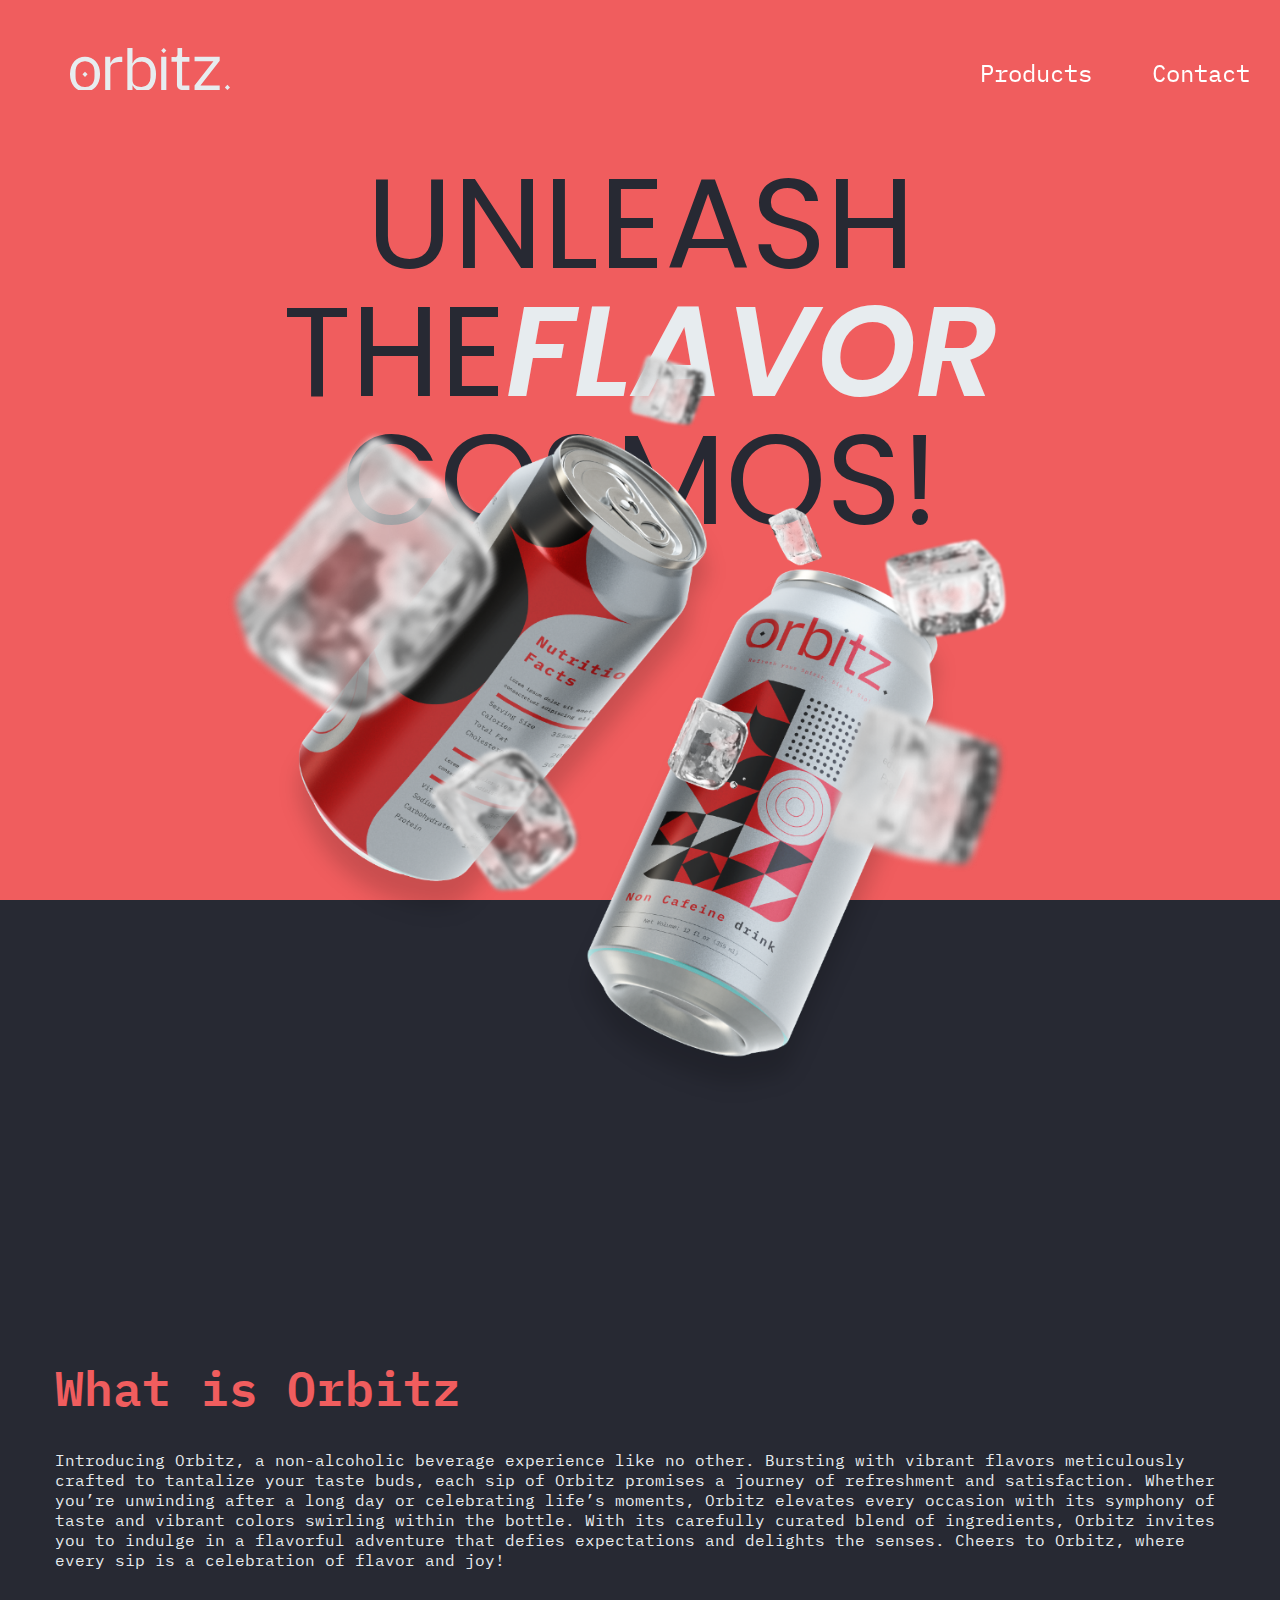
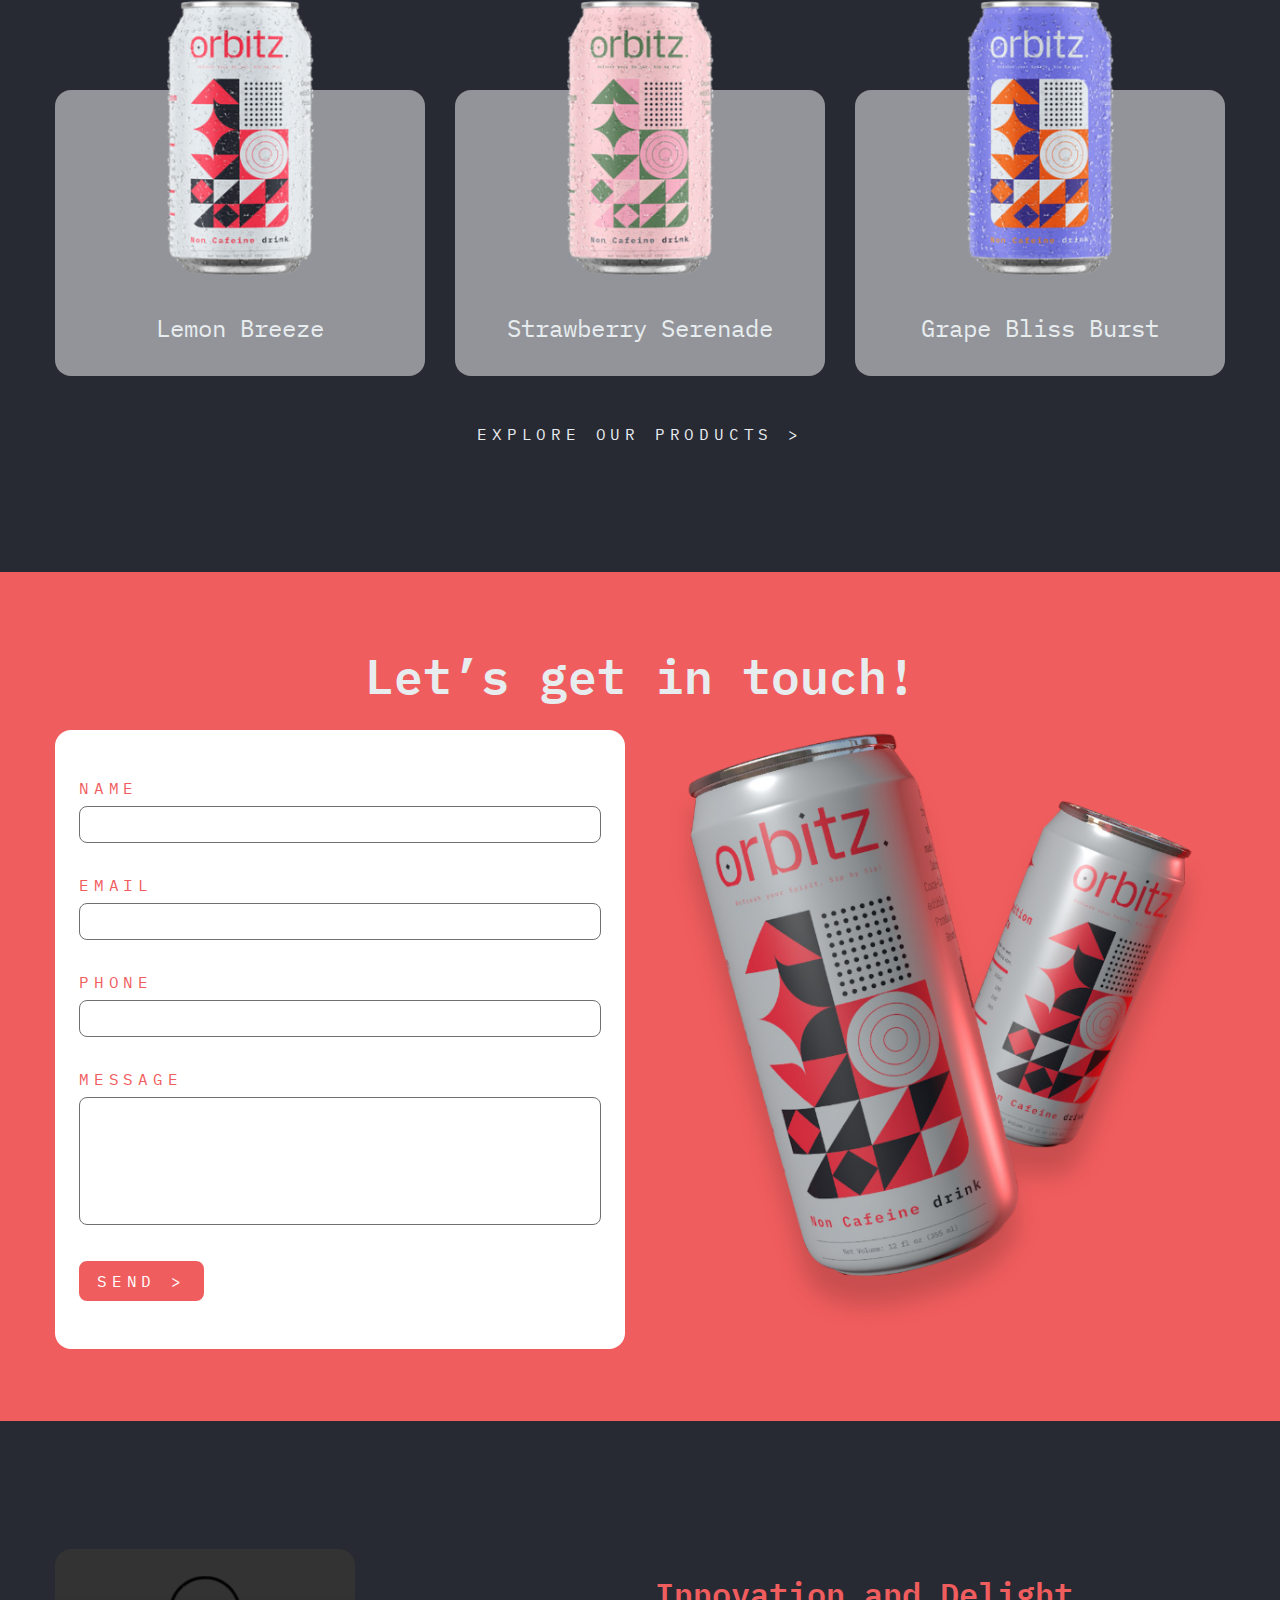
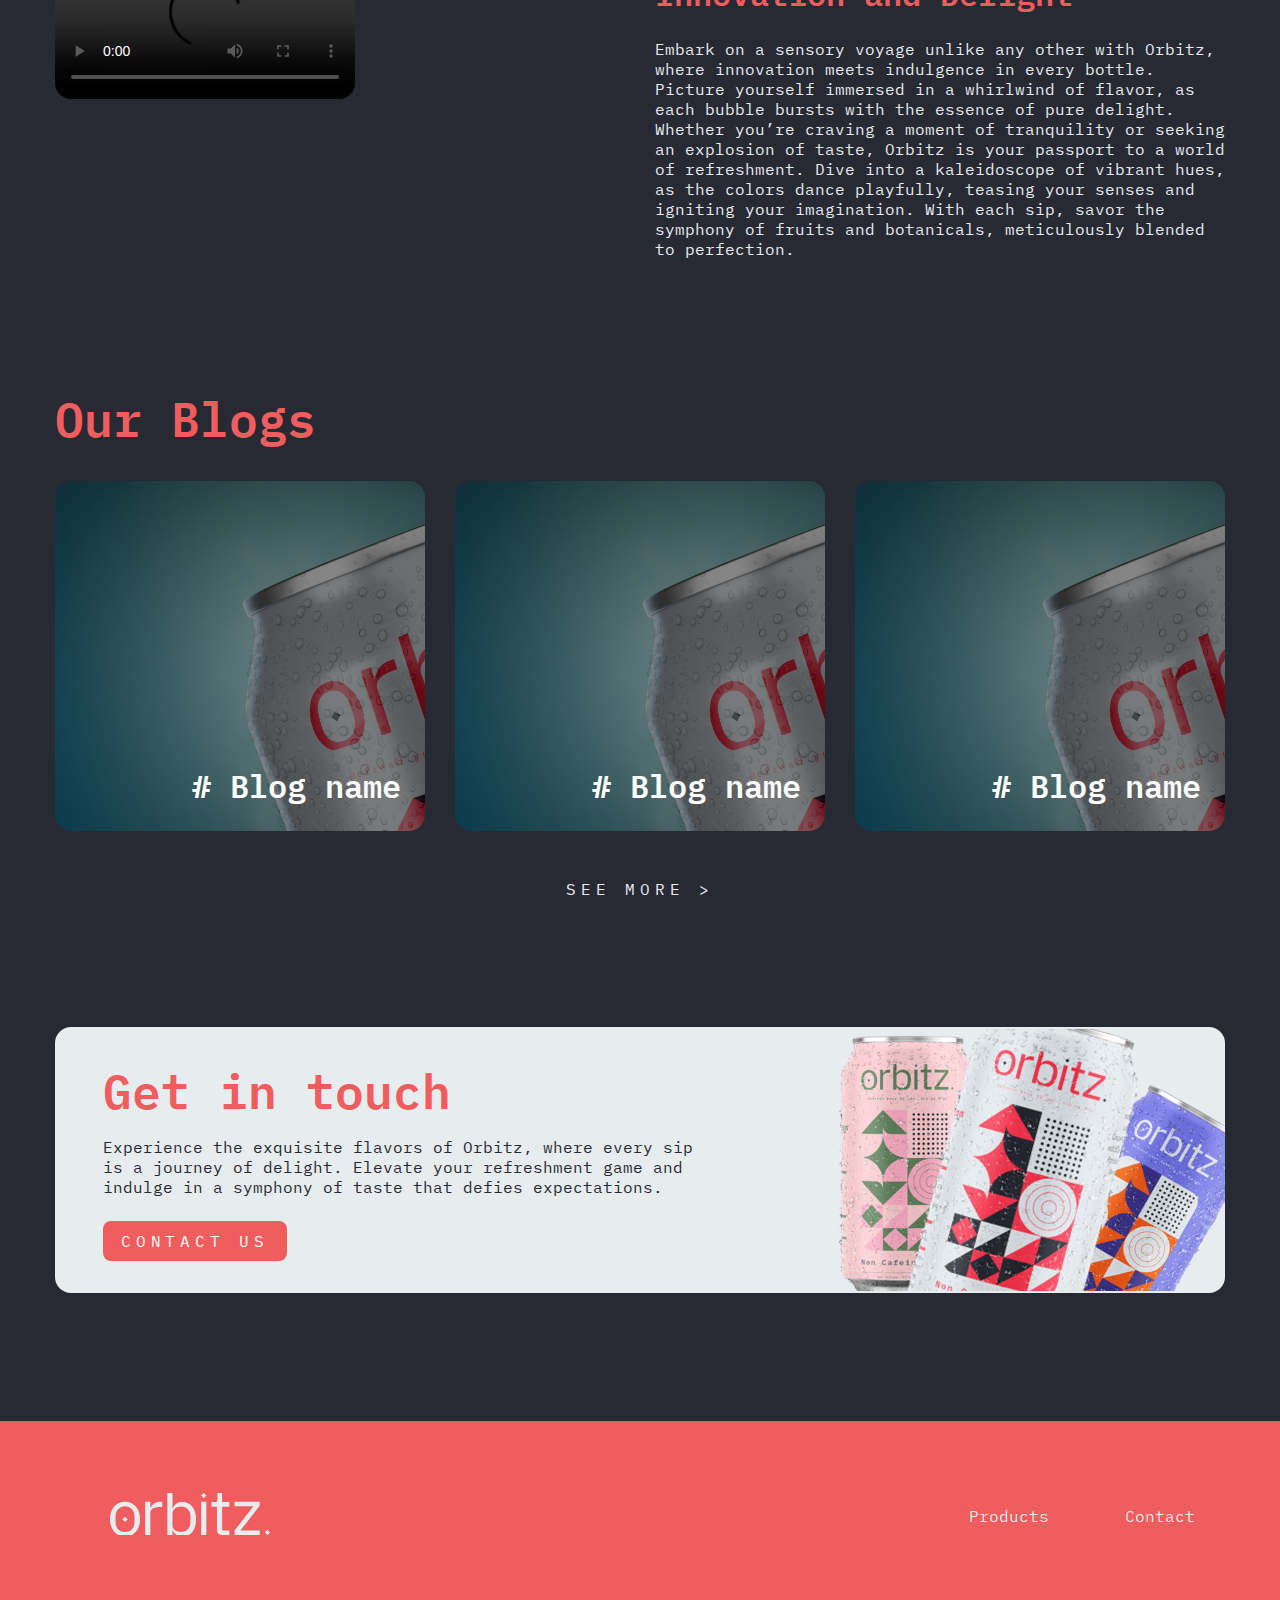
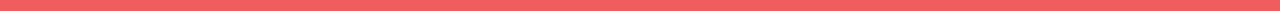
==== commit 3d94d049: "update html,css,js" ====
--- a/index.html
+++ b/index.html
@@ -87,28 +87,35 @@
         </div>
 
         <div class="grid-con" id="products">
-            <div id="card-lemon" class="l-col-start-1 l-col-end-5 m-col-start-1 m-col-end-5 col-start-1 col-end-5">
-                <img src="img/Front-Can-lemon.png" alt="lemon-can" class="card-img">
-                <h4 class="card-head">Lemon Breeze</h4>
-            </div>
-
-            <div id="card-lemon" class="l-col-start-5 l-col-end-9 m-col-start-5 m-col-end-9 col-start-1 col-end-5">
-                <img src="img/Front-Can-strawberry.png" alt="strawberry-can" class="card-img">
-                <h4 class="card-head">Strawberry Serenade</h4>
-            </div>
-
-            <div id="card-lemon" class="l-col-start-9 l-col-end-13 m-col-start-9 m-col-end-13 col-start-1 col-end-5">
-                <img src="img/Front-Can-grape.png" alt="grape-can" class="card-img">
-                <h4 class="card-head">Grape Bliss Burst</h4>
-            </div>
-
-            <a href="product.html" class="l-col-start-5 l-col-end-9 m-col-start-1 m-col-end-13 col-start-1 col-end-5"
-                id="more-products">
-                <h5>
-                    Explore our Products >
-                </h5>
-            </a>
-        </div>
+                <div id="card-lemon" class="product-card l-col-start-1 l-col-end-5 m-col-start-1 m-col-end-5 col-start-1 col-end-5">
+                    <img src="img/Front-Can-lemon.png" alt="lemon-can" class="card-img">
+                    <h4 class="card-head">Lemon Breeze</h4>
+                </div>
+            
+                <div id="card-strawberry" class="product-card l-col-start-5 l-col-end-9 m-col-start-5 m-col-end-9 col-start-1 col-end-5">
+                    <img src="img/Front-Can-strawberry.png" alt="strawberry-can" class="card-img">
+                    <h4 class="card-head">Strawberry Serenade</h4>
+                </div>
+            
+                <div id="card-grape" class="product-card l-col-start-9 l-col-end-13 m-col-start-9 m-col-end-13 col-start-1 col-end-5">
+                    <img src="img/Front-Can-grape.png" alt="grape-can" class="card-img">
+                    <h4 class="card-head">Grape Bliss Burst</h4>
+                </div>
+            
+                <a href="product.html" class="l-col-start-5 l-col-end-9 m-col-start-1 m-col-end-13 col-start-1 col-end-5" id="more-products">
+                    <h5>
+                        Explore our Products >
+                    </h5>
+                </a>
+            </div>
+            
+            <div class="lightbox" id="lightbox">
+                <div class="lightbox-content">
+                    <span class="close-button" id="closeButton">&times;</span>
+                    <h2 id="lightboxHeader">Promo Details</h2>
+                    <p id="promoContent"></p>
+                </div>
+            </div>
     </section>
 
     <section id="contact">
--- a/css/main.css
+++ b/css/main.css
@@ -1,5 +1,3 @@
-
-
 :root {
     --main-orange: #F05D5E;
     --light-blue: #E7ECEF;
@@ -362,6 +360,62 @@
     transition: .3s ease-in-out;
 }
 
+
+#card-strawberry {
+    border-radius: 16px;
+    background-color: rgba(255, 255, 255, 0.5);
+    background-position: 0px 98px;
+    position: relative;
+    height: 286px;
+    margin-top: 72px;
+    transition: .3s ease-in-out;
+}
+
+#card-strawberry:hover img {
+    transform: scale(1.1);
+    transition: .3s ease-in-out;
+}
+
+#card-strawberry:hover h4 {
+    transform: translate3d(0, 10px, 0);
+    transition: .3s ease-in-out;
+}
+
+
+#card-grape {
+    border-radius: 16px;
+    background-color: rgba(255, 255, 255, 0.5);
+    background-position: 0px 98px;
+    position: relative;
+    height: 286px;
+    margin-top: 72px;
+    transition: .3s ease-in-out;
+}
+
+#card-grape:hover img {
+    transform: scale(1.1);
+    transition: .3s ease-in-out;
+}
+
+#card-grape:hover h4 {
+    transform: translate3d(0, 10px, 0);
+    transition: .3s ease-in-out;
+}
+
+
+
+#card-lemon2:hover img {
+    transform: scale(1.1);
+    transition: .3s ease-in-out;
+}
+
+#card-lemon2:hover h4 {
+    transform: translate3d(0, 16px, 0);
+    transition: .3s ease-in-out;
+}
+
+
+
 @media screen and (max-width: 1199px) {
     #card-lemon {
         border-radius: 16px;
@@ -371,10 +425,48 @@
         height: 208px;
         margin-top: 72px;
     }
+
+    #card-strawberry {
+        border-radius: 16px;
+        background-color: rgba(255, 255, 255, 0.5);
+        background-position: 0px 98px;
+        position: relative;
+        height: 208px;
+        margin-top: 72px;
+    }
+
+    #card-grape {
+        border-radius: 16px;
+        background-color: rgba(255, 255, 255, 0.5);
+        background-position: 0px 98px;
+        position: relative;
+        height: 208px;
+        margin-top: 72px;
+    }
 }
 
 @media screen and (max-width: 767px) {
     #card-lemon {
+        border-radius: 16px;
+        background-color: rgba(255, 255, 255, 0.5);
+        background-position: 0px 98px;
+        position: relative;
+        height: 279px;
+        margin-top: 72px;
+        margin-bottom: 48px;
+    }
+
+    #card-strawberry {
+        border-radius: 16px;
+        background-color: rgba(255, 255, 255, 0.5);
+        background-position: 0px 98px;
+        position: relative;
+        height: 279px;
+        margin-top: 72px;
+        margin-bottom: 48px;
+    }
+
+    #card-grape {
         border-radius: 16px;
         background-color: rgba(255, 255, 255, 0.5);
         background-position: 0px 98px;
@@ -451,20 +543,22 @@
     z-index: 1;
 }
 
+#card-strawberry img {
+    position: absolute;
+    margin-top: -100px;
+    z-index: 1;
+}
+
+#card-grape img {
+    position: absolute;
+    margin-top: -100px;
+    z-index: 1;
+}
+
 #card-lemon2 img {
     position: absolute;
     margin-top: -128px;
     z-index: 1;
-}
-
-#card-strawberry {
-    border-radius: 16px;
-    background-color: rgba(255, 255, 255, 0.5);
-}
-
-#card-grape {
-    border-radius: 16px;
-    background-color: rgba(255, 255, 255, 0.5);
 }
 
 .card-head {
@@ -897,14 +991,14 @@
 }
 
 @media screen and (max-width: 1199px) {
-    #contact-button-cta{
+    #contact-button-cta {
         margin-left: 250px;
         margin-right: 250px;
     }
 }
 
 @media screen and (max-width: 767px) {
-    #contact-button-cta{
+    #contact-button-cta {
         margin-left: 55px;
         margin-right: 55px;
     }
@@ -1071,22 +1165,25 @@
 
 
 
-nav{
+nav {
     background-color: rgba(255, 255, 255, 0.001);
     backdrop-filter: blur(8px);
     margin-top: 48px;
-  }
-  nav ul{
+}
+
+nav ul {
     width: 100%;
     list-style: none;
     display: flex;
     justify-content: flex-end;
     align-items: center;
-  }
-  nav li{
+}
+
+nav li {
     height: 50px;
-  }
-  nav a{
+}
+
+nav a {
     height: 100%;
     padding: 0 30px;
     font: normal normal 400 24px/32px IBM Plex Mono;
@@ -1094,14 +1191,15 @@
     display: flex;
     align-items: center;
     color: var(--white);
-  }
-  
-  nav li:first-child{
+}
+
+nav li:first-child {
     margin-right: auto;
-  }
-  .sidebar{
+}
+
+.sidebar {
     position: fixed;
-    top: 0; 
+    top: 0;
     right: 0;
     height: 100vh;
     width: 250px;
@@ -1113,61 +1211,164 @@
     flex-direction: column;
     align-items: flex-start;
     justify-content: flex-start;
-  }
-  .sidebar li{
+}
+
+.sidebar li {
     width: 100%;
-  }
-  .sidebar a{
+}
+
+.sidebar a {
     width: 100%;
     font: normal normal 400 24px/32px IBM Plex Mono;
-  }
-  .menu-button{
+}
+
+.menu-button {
     display: none;
-  }
-  @media(max-width: 800px){
-    .hideOnMobile{
-      display: none;
-    }
-    .menu-button{
-      display: block;
-    }
-  
-    .sidebar{
-      position: fixed;
-      top: 0; 
-      right: 0;
-      height: 172px;
-      width: 250px;
-      background-color: rgba(255, 255, 255, 0.15);
-      background-position: -48px;
-      box-shadow: -10px 0 10px rgba(0, 0, 0, 0.1);
-      list-style: none;
-      display: none;
-      flex-direction: column;
-      align-items: flex-start;
-      justify-content: flex-start;
-      margin-top: 0px;
-    }
-  }
-  @media(max-width: 400px){
-    .sidebar{
-      width: 100%;
-    }
-  
-    .sidebar{
-      position: fixed;
-      margin-top: 0px;
-      top: 0; 
-      right: 0;
-      height: 150px;
-      width: 250px;
-      background-color: rgba(255, 255, 255, 0.15);
-      background-position: -48px;
-      box-shadow: -10px 0 10px rgba(0, 0, 0, 0.1);
-      list-style: none;
-      display: none;
-      flex-direction: column;
-      align-items: flex-start;
-      justify-content: flex-start;
-    }
-  }+}
+
+@media(max-width: 800px) {
+    .hideOnMobile {
+        display: none;
+    }
+
+    .menu-button {
+        display: block;
+    }
+
+    .sidebar {
+        position: fixed;
+        top: 0;
+        right: 0;
+        height: 172px;
+        width: 250px;
+        background-color: rgba(255, 255, 255, 0.15);
+        background-position: -48px;
+        box-shadow: -10px 0 10px rgba(0, 0, 0, 0.1);
+        list-style: none;
+        display: none;
+        flex-direction: column;
+        align-items: flex-start;
+        justify-content: flex-start;
+        margin-top: 0px;
+    }
+}
+
+@media(max-width: 400px) {
+    .sidebar {
+        width: 100%;
+    }
+
+    .sidebar {
+        position: fixed;
+        margin-top: 0px;
+        top: 0;
+        right: 0;
+        height: 150px;
+        width: 250px;
+        background-color: rgba(255, 255, 255, 0.15);
+        background-position: -48px;
+        box-shadow: -10px 0 10px rgba(0, 0, 0, 0.1);
+        list-style: none;
+        display: none;
+        flex-direction: column;
+        align-items: flex-start;
+        justify-content: flex-start;
+    }
+}
+
+/* ============================================== */
+/* Lightbox */
+/* ============================================== */
+
+/* Styles for lightbox */
+.lightbox {
+    display: none;
+    position: fixed;
+    z-index: 1000;
+    top: 0;
+    left: 0;
+    width: 100%;
+    height: 100%;
+    background-color: rgba(0, 0, 0, 0.5);
+    /* Semi-transparent black background */
+}
+
+.lightbox-content {
+    position: absolute;
+    top: 50%;
+    left: 50%;
+    transform: translate(-50%, -50%);
+    background-color: white;
+    padding: 32px 48px;
+    border-radius: 16px;
+    text-align: center;
+}
+
+.lightbox-content p {
+    color: var(--bg-black);
+}
+
+.lightbox-content h2 {
+    margin-bottom: 32px;
+}
+
+.close-button {
+    position: absolute;
+    top: 10px;
+    right: 10px;
+    cursor: pointer;
+    font-size: 24px;
+    color: var(--main-orange);
+}
+
+@media screen and (max-width: 767px) {
+    .lightbox-content {
+        position: absolute;
+        top: 50%;
+        transform: translate(-50%, -50%);
+        background-color: white;
+        padding: 16px 32px;
+        border-radius: 16px;
+        text-align: center;
+        width: 90%;
+    }
+
+    .lightbox-content p {
+        color: var(--bg-black);
+        margin-bottom: 16px;
+        text-align: center;
+    }
+
+    .lightbox-content h2 {
+        margin-bottom: 24px;
+        font-size: 32px;
+        line-height: 48px;
+        text-align: center;
+    }
+}
+
+@media screen and (max-width: 1199px) {
+    .lightbox-content {
+        position: absolute;
+        top: 50%;
+        transform: translate(-50%, -50%);
+        background-color: white;
+        padding: 24px 48px;
+        border-radius: 16px;
+        text-align: center;
+        width: 96%;
+    }
+
+    .lightbox-content p {
+        color: var(--bg-black);
+        margin-bottom: 16px;
+        text-align: center;
+    }
+
+    .lightbox-content h2 {
+        margin-bottom: 24px;
+        font-size: 48px;
+        line-height: 48px;
+        text-align: center;
+    }
+}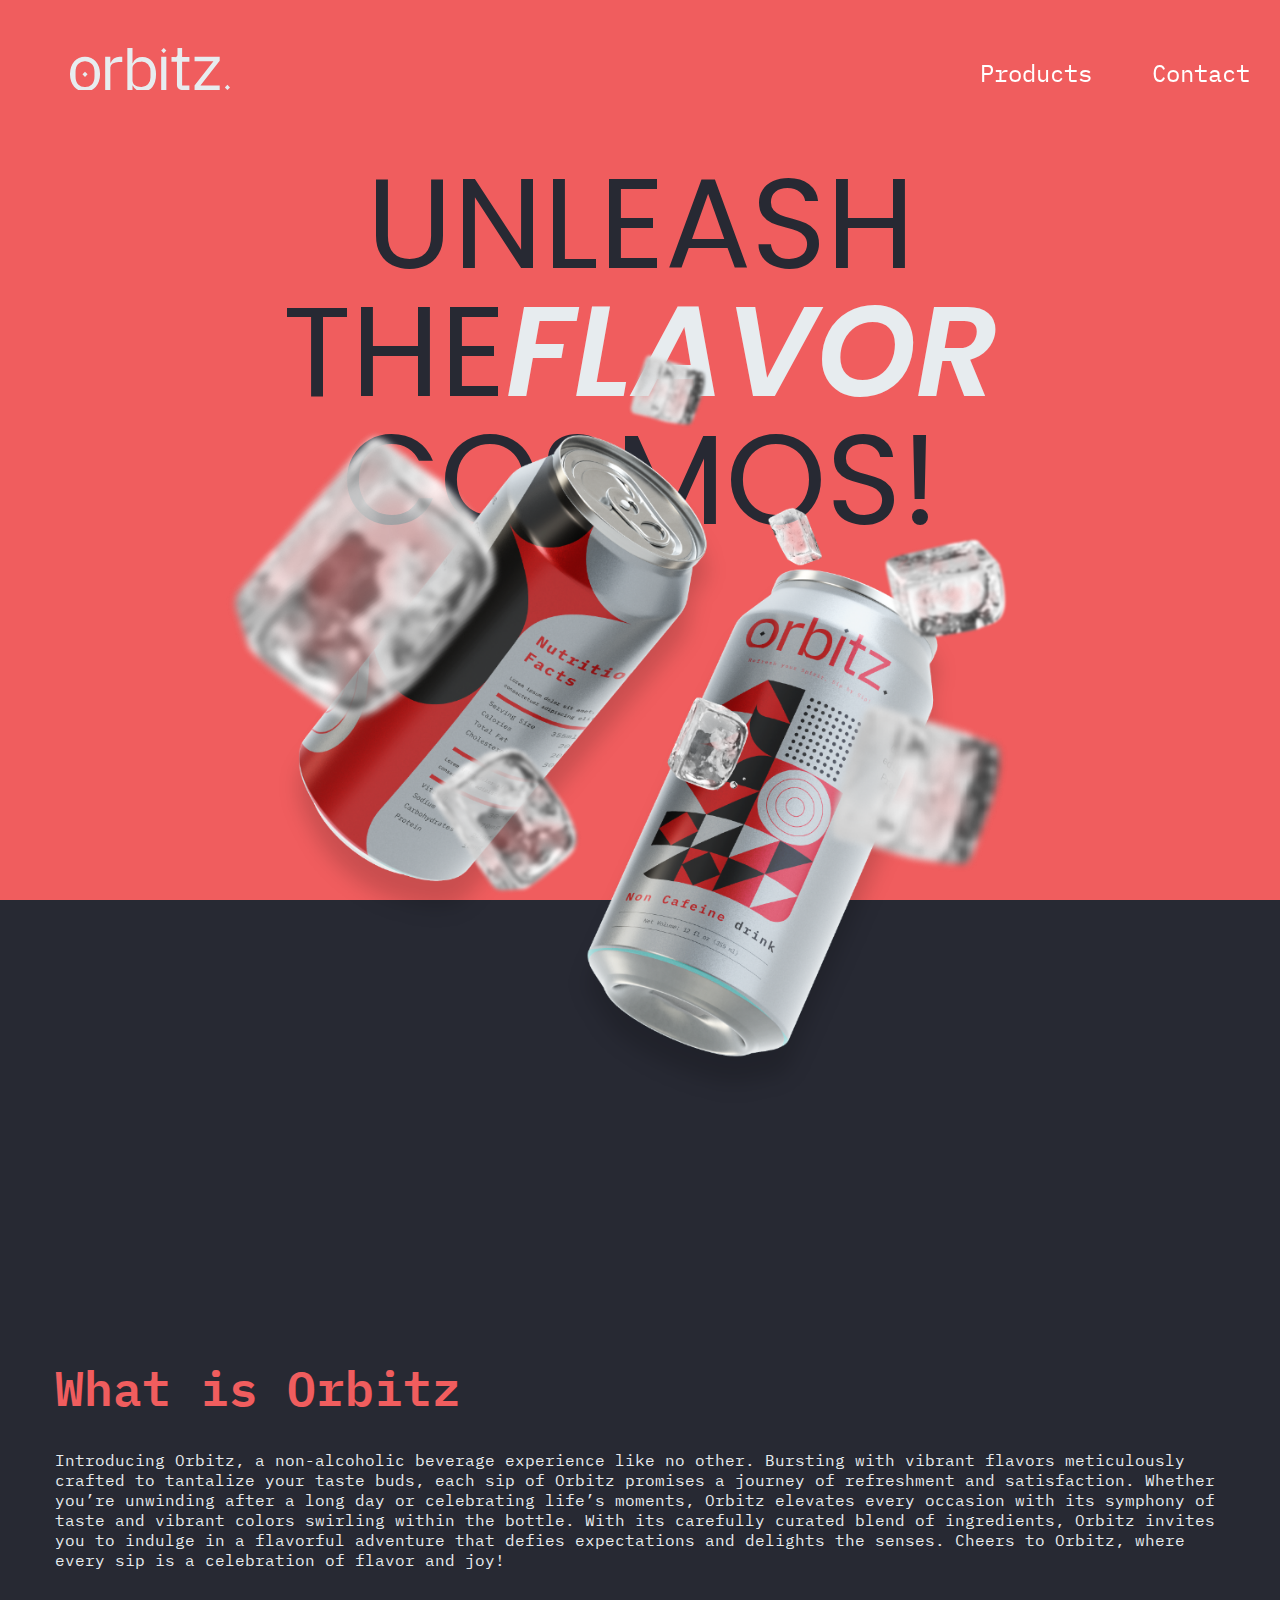
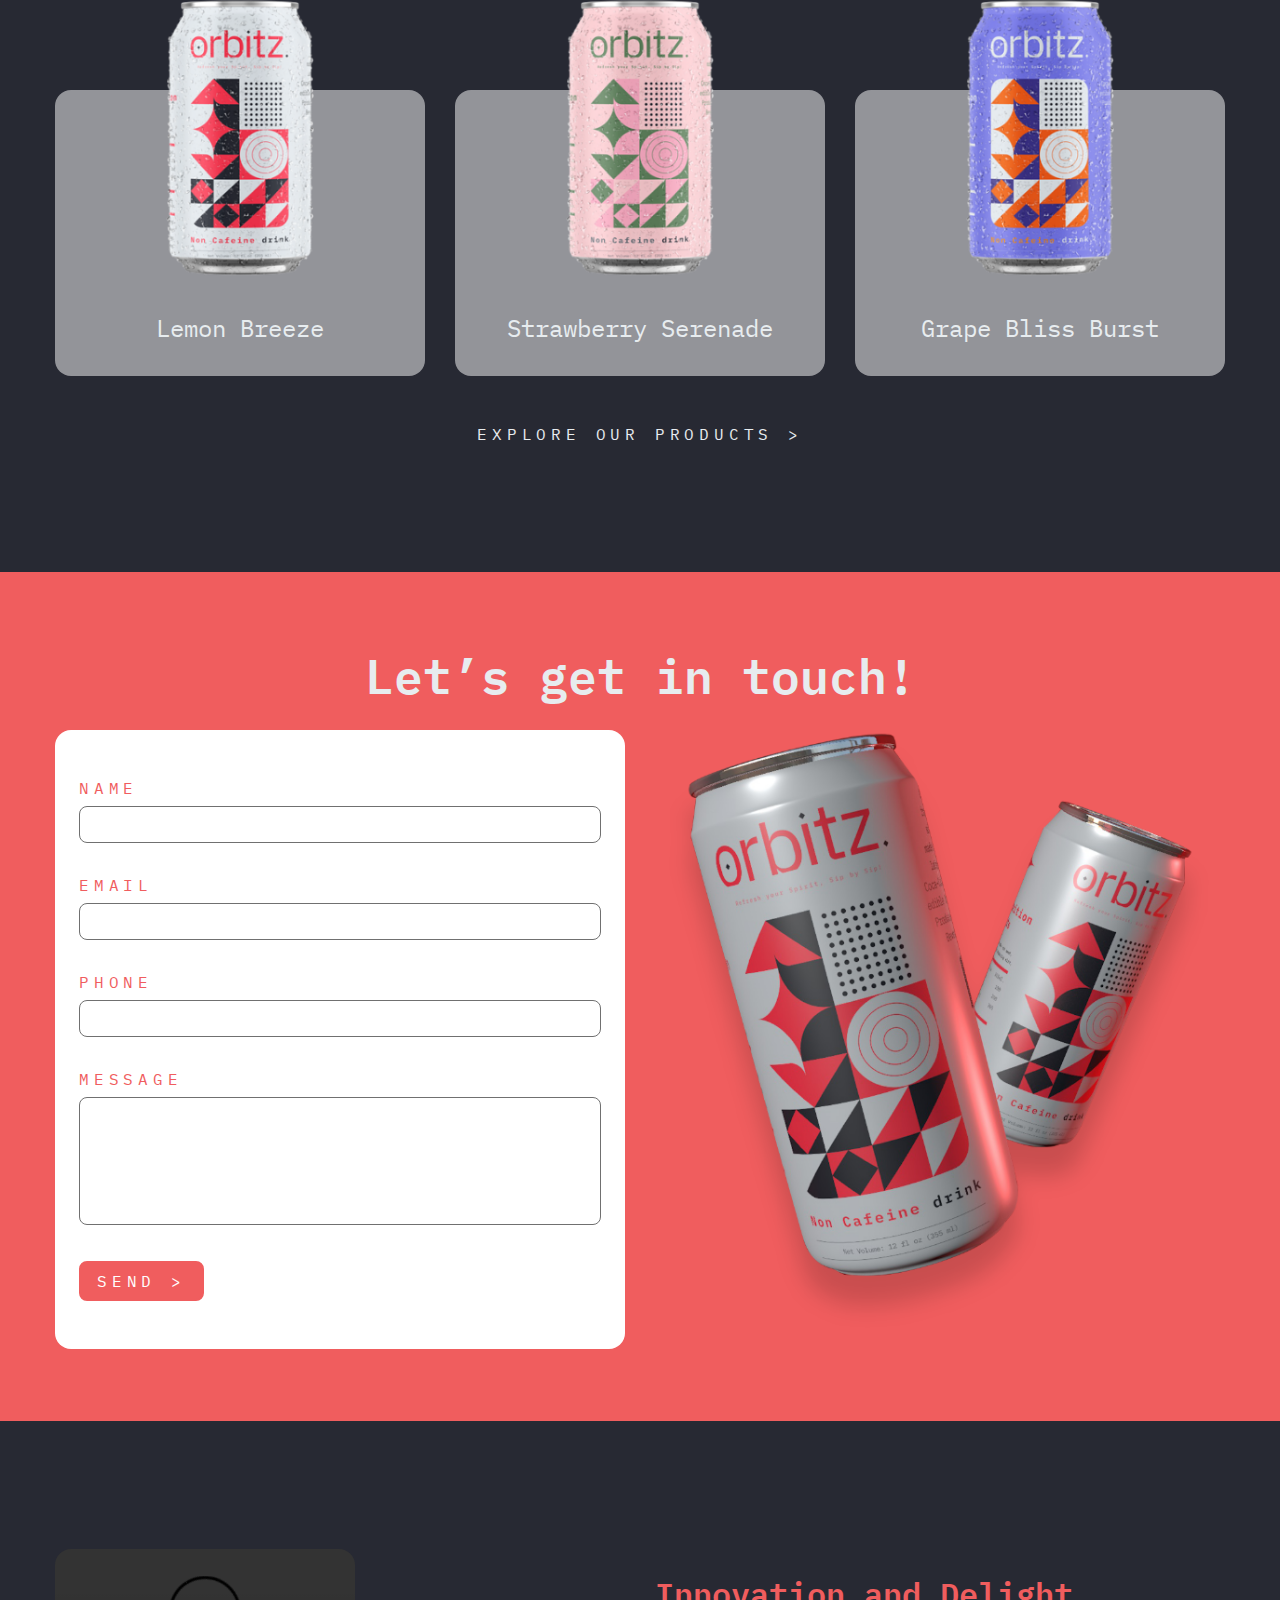
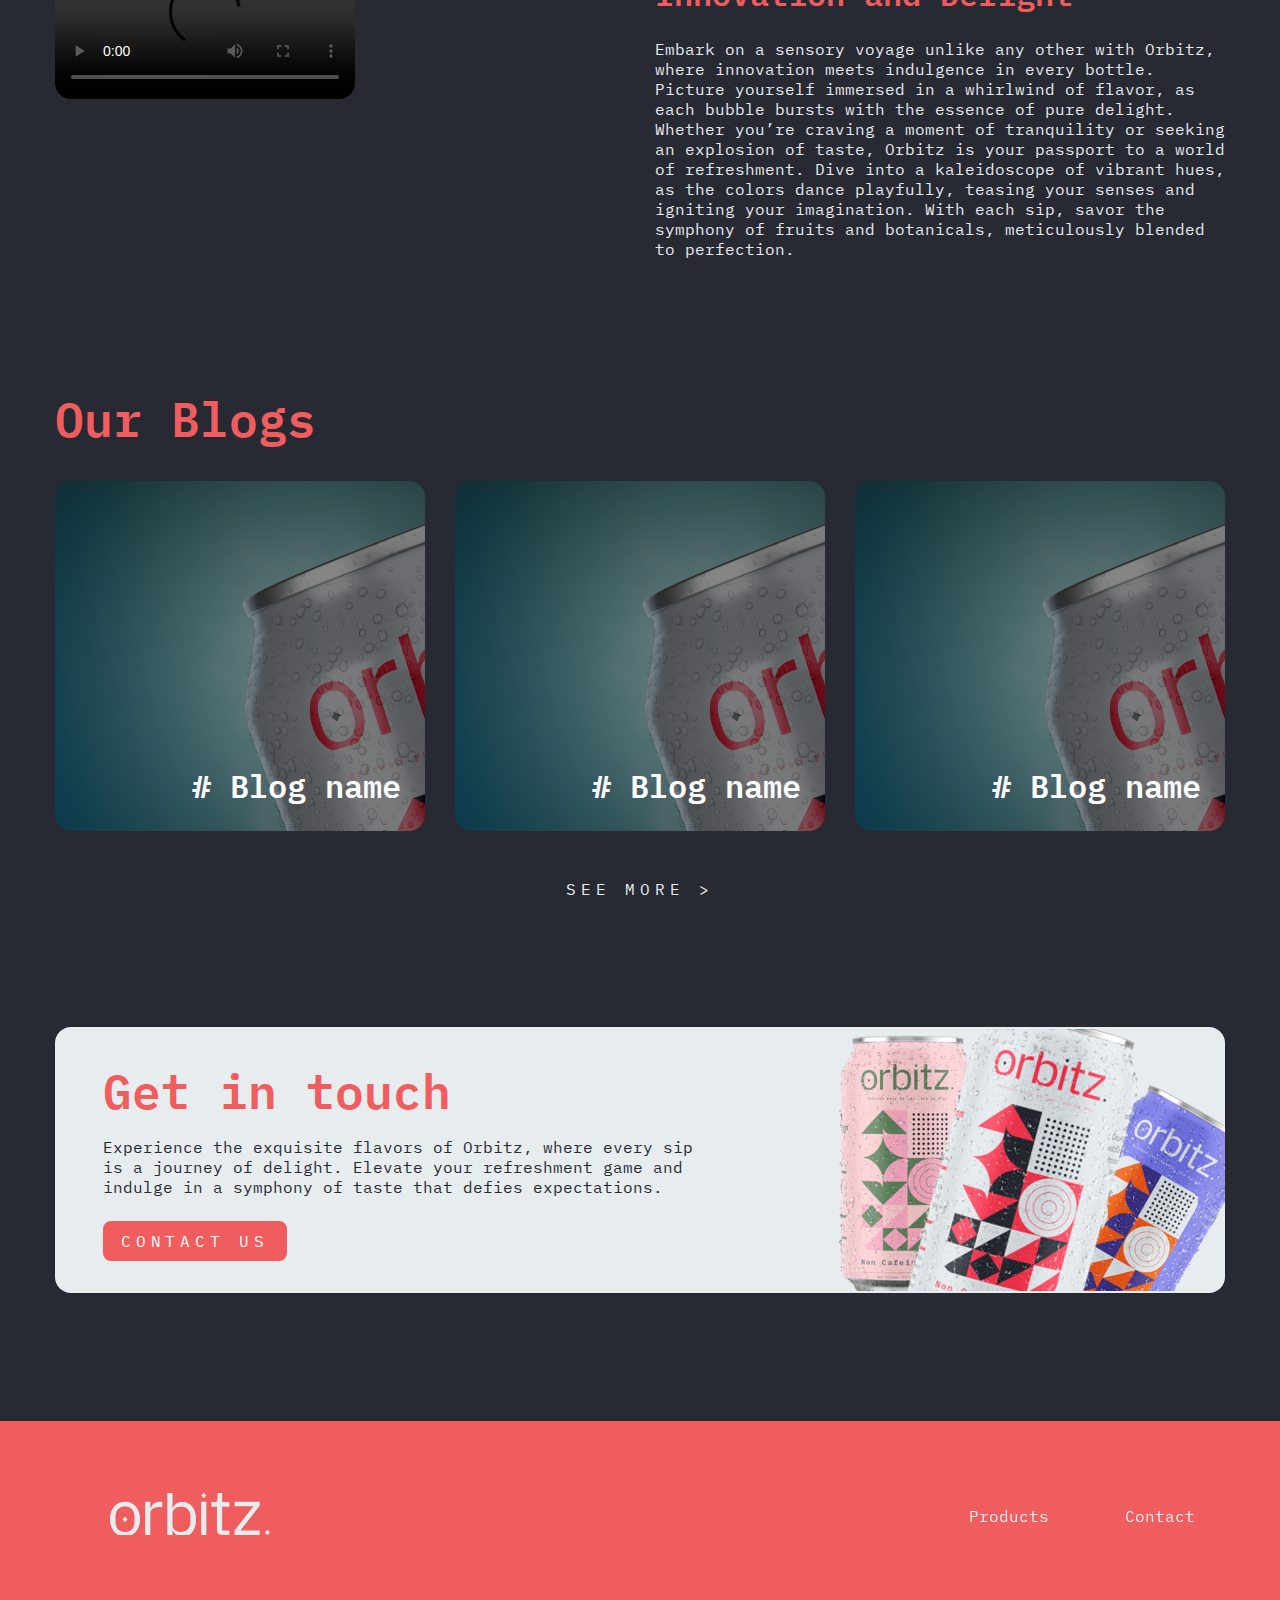
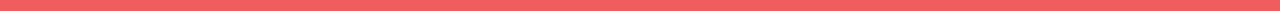
==== commit 0c33e24c: "Update index.html" ====
--- a/index.html
+++ b/index.html
@@ -21,26 +21,6 @@
 
 <body>
     <header id="main-header">
-        <!-- <div class="grid-con">
-            <div id="logo"
-                class="l-col-span-full l-col-start-1 l-col-end-4 m-col-span-full m-col-start-1 m-col-end-4 col-span-full col-start-1 col-end-3">
-                <a href="index.html"><img src="img/logo.svg" alt="logo"></a>
-            </div>
-
-            <nav id="main-nav" class="l-col-start-10 l-col-end-13 m-col-span-full m-col-start-9 m-col-end-13">
-                <div id="burger-con">
-                    <ul>
-                        <li>
-                            <a href="product.html" class="menu">Products</a>
-                        </li>
-
-                        <li>
-                            <a href="contact.html" class="menu">Contact</a>
-                        </li>
-                    </ul>
-                </div>
-            </nav>
-        </div> -->
 
         <nav>
             <ul class="sidebar">
